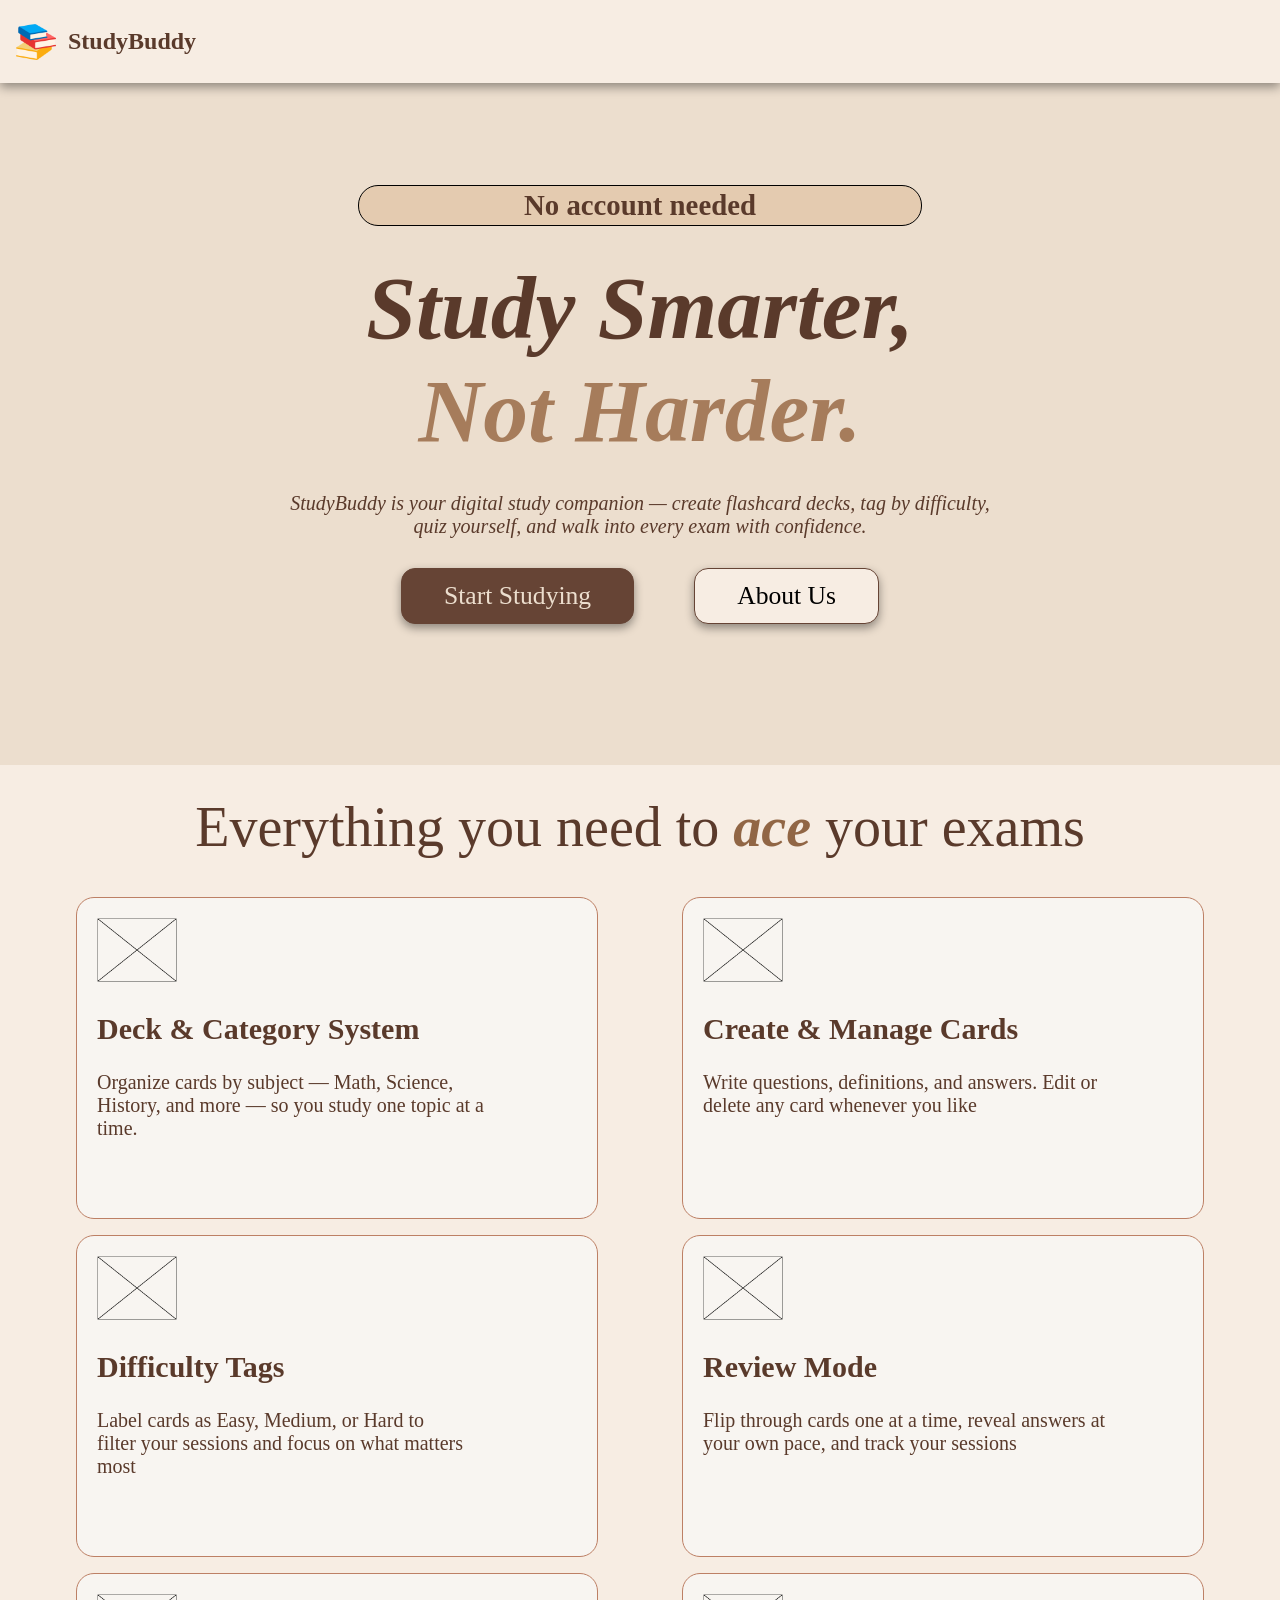
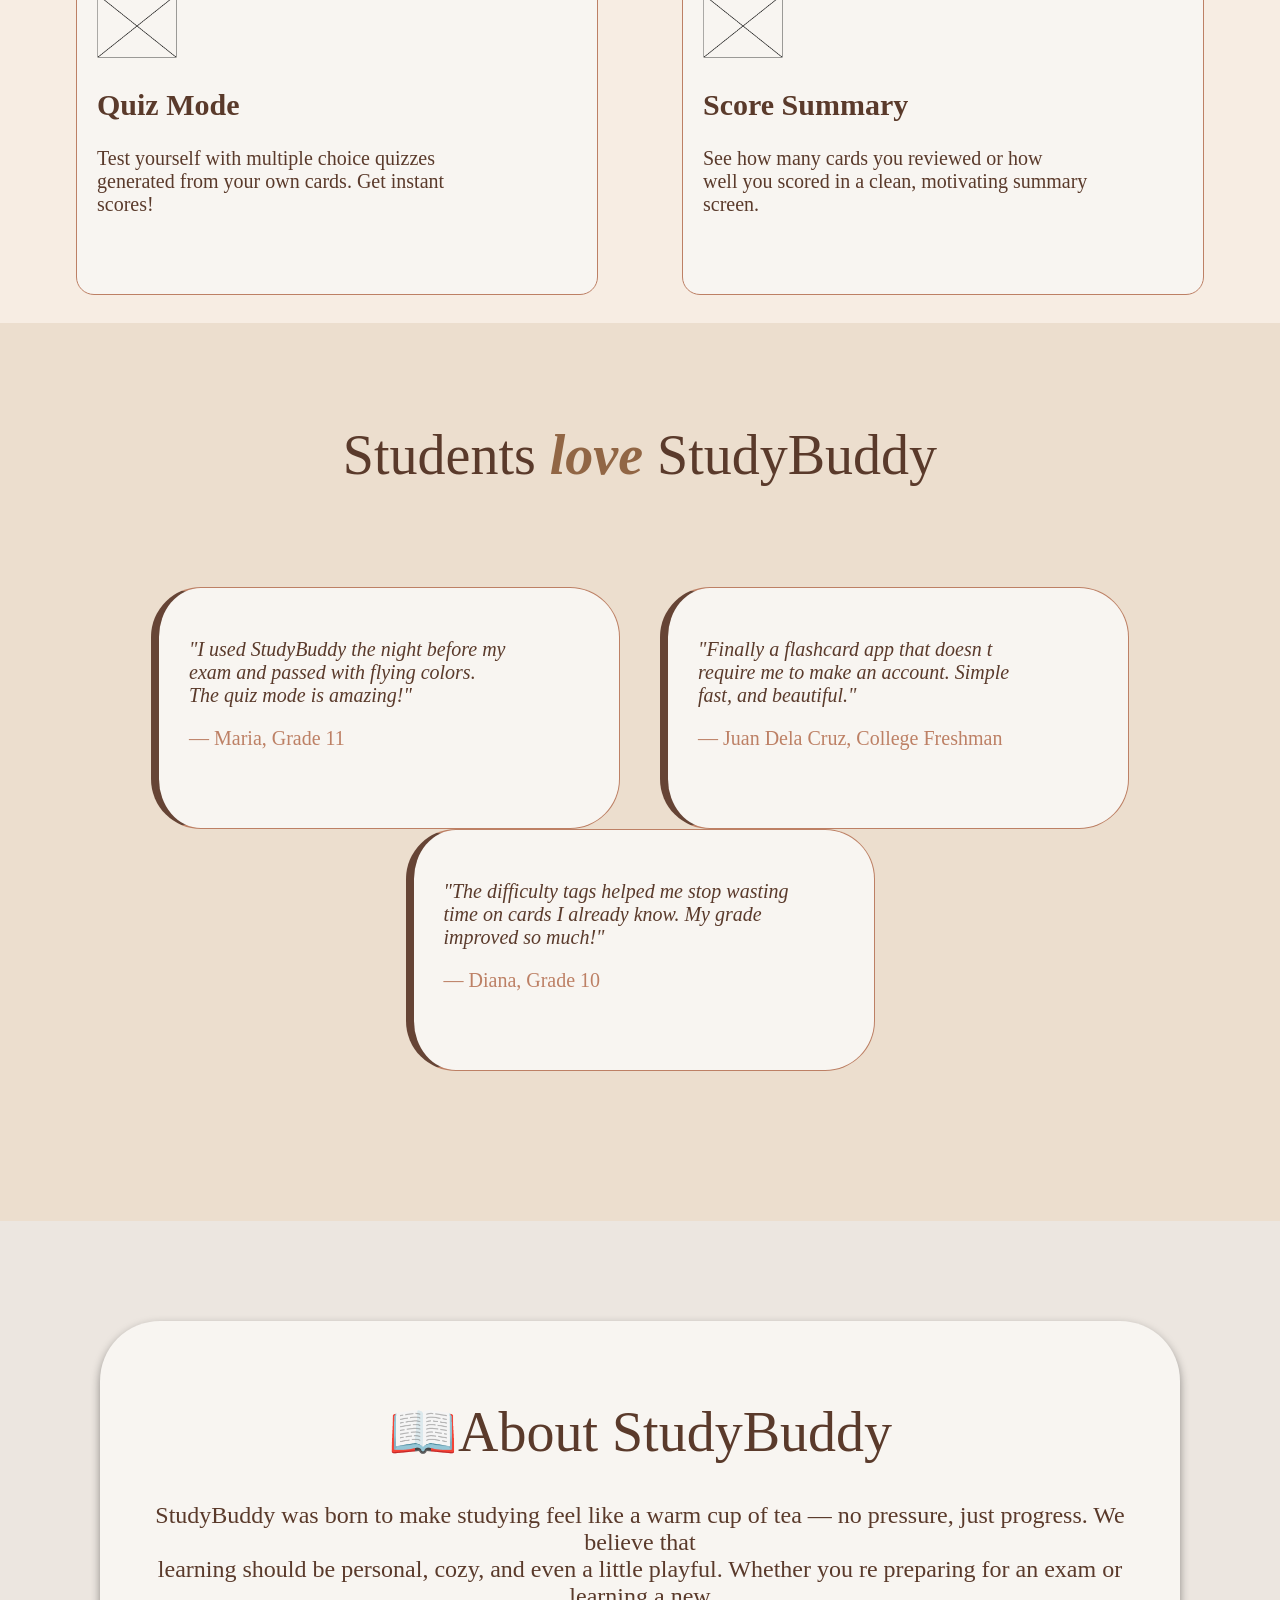
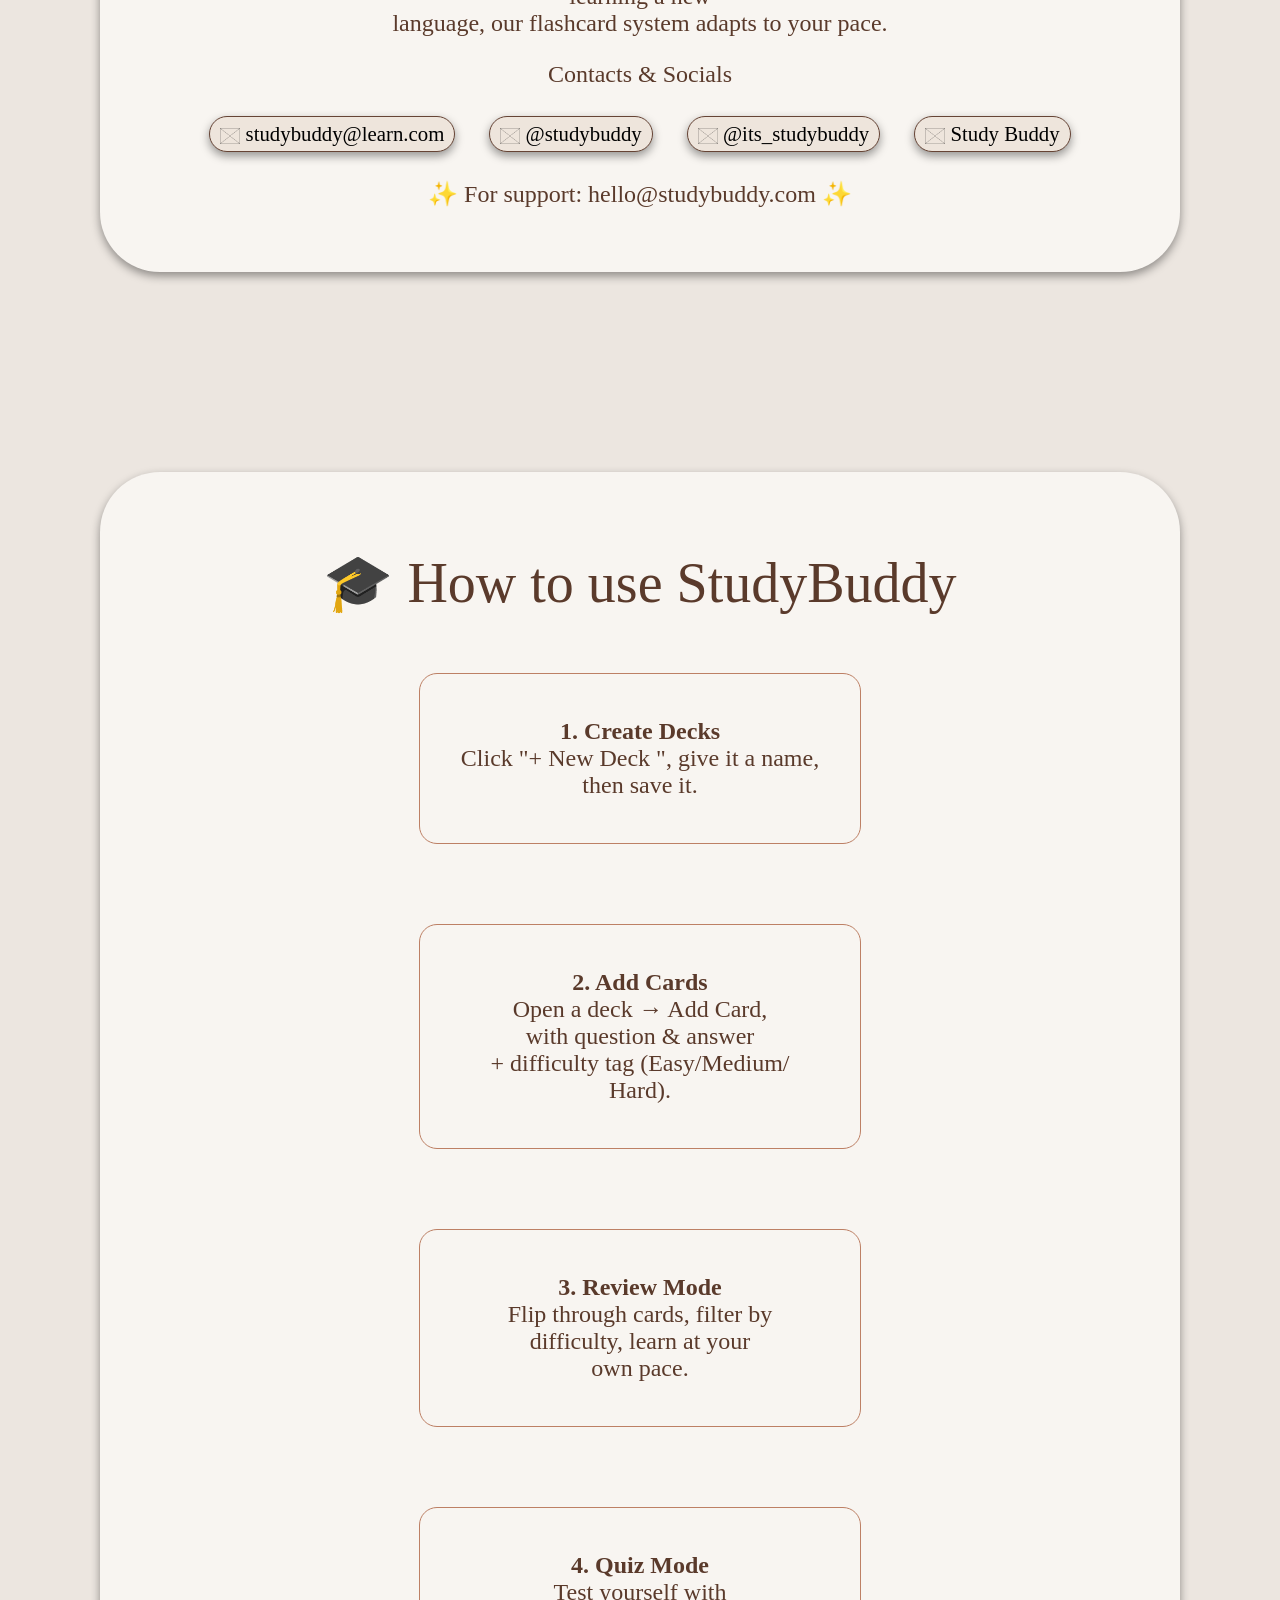
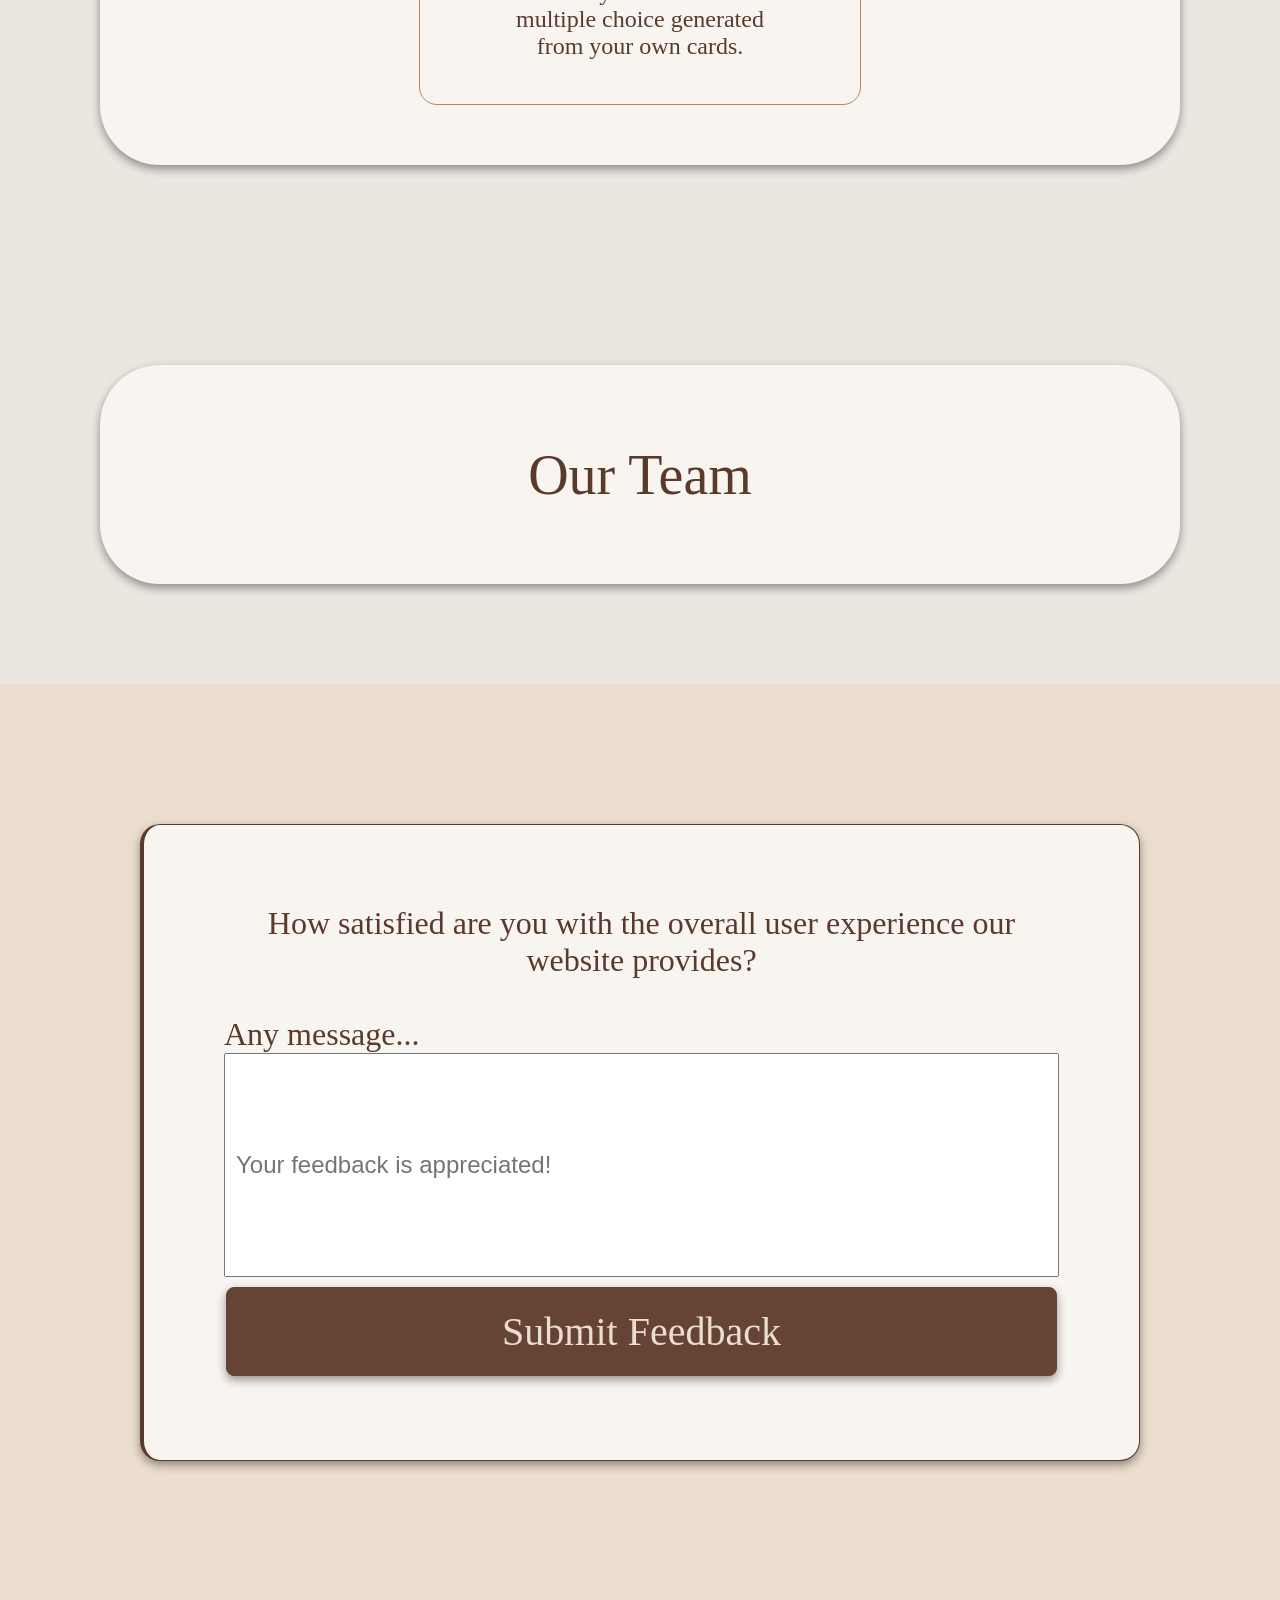
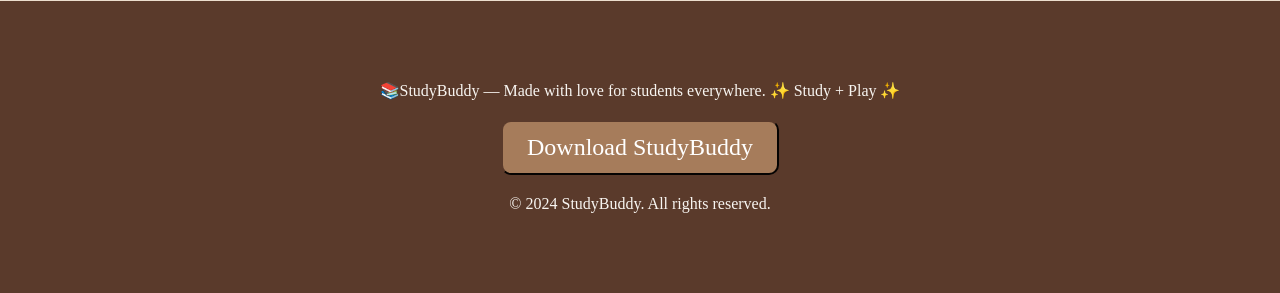
==== index.html @ 5dbf4629 "Rename main.html to index.html" ====
<!DOCTYPE html>
<html lang="en">
  <head>
    <meta charset="utf-8">
    <meta name="viewport" content="width=device-width, initial-scale=1.0">

    <link rel="stylesheet" href="main.css">
    
    <title>StudyBuddy</title>
  </head>

  <body>
    <div class="headtitle">
      <div class="titlecontainer">
        <img src="icon.png" style="width: 40px; height: auto;">
        <a id="title">StudyBuddy</a>
      </div>
    </div>
    

    <div class="mainmenu">

      <div class="titleheader">
        <a>No account needed</a>
      </div>
      <h1>
        <a style="color: #5A3A2B;">Study Smarter,</a>
        <br><a  style="color: #A67C5B;">Not Harder.</a>
      </h1>

      <a class="infotext">StudyBuddy is your digital study companion — create flashcard decks, tag by difficulty, 
        <br>quiz yourself, and walk into every exam with confidence.</a>

      <div class="btncontainer">
        <a href="mydecks.html">
          <button class="mainbtn" style="color: #ecdece; background-color: #664435;">Start Studying</button>
        </a>
        <a href="about.html">
          <button class="mainbtn" style="background-color: #f7ede3; border-color: #664435;">About Us</button>
        </a>
      </div>
    </div>


    <button id="backtotopBtn" onclick="scrollToTop()">↑ Top</button>


    <div class="appabout1">
      <h1>Everything you need to <a style="color: #916645; font-style: italic; font-weight: bold;">ace</a> your exams</h1>
      <div class ="maininfo">

        <div class="infocontainer">

          <img src="placeholder.png" style="width: 80px; height: auto;">
          <h2>Deck & Category System</h2>
          <p>Organize cards by subject — Math, Science, 
            <br>History, and more — so you study one topic at a
            <br>time.</p>

        </div>

        <div class="infocontainer">

          <img src="placeholder.png" style="width: 80px; height: auto;">
          <h2>Create & Manage Cards</h2>
          <p>Write questions, definitions, and answers. Edit or
            <br>delete any card whenever you like</p>

        </div>

        <div class="infocontainer">

          <img src="placeholder.png" style="width: 80px; height: auto;">
          <h2>Difficulty Tags</h2>
          <p>Label cards as Easy, Medium, or Hard to
            <br>filter your sessions and focus on what matters
            <br>most</p>

        </div>

        <div class="infocontainer">

          <img src="placeholder.png" style="width: 80px; height: auto;">
          <h2>Review Mode</h2>
          <p>Flip through cards one at a time, reveal answers at
            <br>your own pace, and track your sessions</p>

        </div>

        <div class="infocontainer">

        <img src="placeholder.png" style="width: 80px; height: auto;">
        <h2>Quiz Mode</h2>
        <p>Test yourself with multiple choice quizzes 
          <br>generated from your own cards. Get instant 
          <br>scores!</p>

        </div>

        <div class="infocontainer">

        <img src="placeholder.png" style="width: 80px; height: auto;">
        <h2>Score Summary</h2>
        <p>See how many cards you reviewed or how
          <br>well you scored in a clean, motivating summary 
          <br>screen.</p>

        </div>
      </div>
    </div>

    <div class="appabout2">
      <h1>Students <a style="color: #916645; font-style: italic; font-weight: bold;">love</a> StudyBuddy</h1>
      
      <div class ="maininfo">

        <div class="studentcomment">
          <p>"I used StudyBuddy the night before my
            <br>exam and passed with flying colors.
            <br>The quiz mode is amazing!"</p>
          <a>— Maria, Grade 11</a>
        </div>

        <div class="studentcomment">
          <p>"Finally a flashcard app that doesn t
            <br>require me to make an account. Simple
            <br>fast, and beautiful."</p>
          <a>— Juan Dela Cruz, College Freshman</a>
        </div>

        <div class="studentcomment">
            <p>"The difficulty tags helped me stop wasting
            <br>time on cards I already know. My grade
            <br>improved so much!"</p>
          <a>— Diana, Grade 10</a>
        </div>
      </div>
    </div>

    <div class="appabout3">

      <div class="aboutcontainers">
        <h1>📖About StudyBuddy</h1>
        <p>StudyBuddy was born to make studying feel like a warm cup of tea — no pressure, just progress. We believe that
          <br>learning should be personal, cozy, and even a little playful. Whether you re preparing for an exam or learning a new
          <br>language, our flashcard system adapts to your pace.</p>
        
        <p>Contacts & Socials</p>
        <div class="socials">
          <button class="smallbtn" id="socialbtn" onclick="">
            <img src="placeholder.png" style="width: 20px; height: auto; vertical-align: middle;">
            studybuddy@learn.com
          </button>
          <button class="smallbtn" id="socialbtn" onclick="">
            <img src="placeholder.png" style="width: 20px; height: auto; vertical-align: middle;">
            @studybuddy
          </button>
          <button class="smallbtn" id="socialbtn" onclick="">
            <img src="placeholder.png" style="width: 20px; height: auto; vertical-align: middle;">
            @its_studybuddy
          </button>
          <button class="smallbtn" id="socialbtn" onclick="">
            <img src="placeholder.png" style="width: 20px; height: auto; vertical-align: middle;">
            Study Buddy
          </button>
        </div>
        <p>✨ For support: hello@studybuddy.com ✨</p>
      </div>

      <div class="aboutcontainers">
        <h1>🎓 How to use StudyBuddy</h1>
        <div class="howtocontainer">
          <div class="howto">
            <p>
              <b>1. Create Decks</b>
              <br>Click "+ New Deck ", give it a name, 
              <br>then save it.
            </p>
          </div>
          <div class="howto">
            <p>
              <b>2. Add Cards</b>
              <br>Open a deck → Add Card, 
              <br>with question & answer
              <br>+ difficulty tag (Easy/Medium/
              <br>Hard).
            </p>
          </div>
          <div class="howto">
            <p>
              <b>3. Review Mode</b>
              <br>Flip through cards, filter by
              <br>difficulty, learn at your
              <br>own pace.
            </p>
          </div>
          <div class="howto">
            <p>
              <b>4. Quiz Mode</b>
              <br>Test yourself with  
              <br>multiple choice generated
              <br>from your own cards.
            </p>
          </div>
        </div>
      </div>
      
      <div class="aboutcontainers">
        <h1>Our Team</h1>
      </div>
    </div>

    <div class="reviewcontainer">
      <div class="reviewstuff">
        <a>How satisfied are you with the overall user experience our website provides?</a>
        <br>
        <a style="text-align: left;">Any message...</a>
        <input type="text" class="promptinput" id="feedback" placeholder="Your feedback is appreciated!"></input>
        <button class="smallbtn" onclick="submitFeedback()" style="color: #ecdece; background-color: #664435; font-size: 2.50rem; padding: 20px; margin-top: 10px;">Submit Feedback</button> 
      </div>
    </div>

    <div class="footer">
      <a>📚StudyBuddy — Made with love for students everywhere. ✨ Study + Play ✨</a>
      <button class="downloadbtn">Download StudyBuddy</button>
      <a>© 2024 StudyBuddy. All rights reserved.</a>
  </body>
  <script>
    window.onscroll = function () {
      const btn = document.getElementById("backtotopBtn");
      if (document.documentElement.scrollTop > 100) {
        btn.style.display = "block";
      } else {
        btn.style.display = "none";
      }
    };

    // smooth scroll to top
    function scrollToTop() {
      window.scrollTo({
        top: 0,
        behavior: "smooth"
      });
    }
    function submitFeedback() {
        alert("Feedback submitted! Thank you for helping us improve StudyBuddy.");
      }
  </script>
</html>
---- main.css ----
body {
  font-family: 'Playfair Display', serif;
  background-color: #ecdece;
  margin: 0;
  color: #5A3A2B;
}

/* header and title */
.headtitle {
  position: sticky;
  top: 0;
  z-index: 1000;
  background-color: #f7ede3;
  margin: 0;
  padding: 16px;
  display: flex;
  justify-content: space-between;
  align-items: center;
  box-shadow: 0 4px 10px rgba(0, 0, 0, 0.4);
}
.titlecontainer {
  display: flex;
  align-items: center;
}
#title {
  text-decoration: none;
  color: inherit;
  font-size: 1.50rem;
  font-weight: bold;
  padding: 12px;
}

/* Styles for the main menu */
.mainmenu {
  text-align: center;
  margin-top: 8%;
  background-color: #ecdece;
  margin-bottom: 11%;
}
.mainmenu h1{
  font-size: 7vw;
  font-style: italic;
  font-weight: bold;
  margin: 30px;
}
.infotext {
  font-size: 1.25rem;
  font-style: italic;
}
.titleheader {
  border: 1px solid black;
  border-radius: 20px;
  margin: 0 28% 0 28%;
  background-color: #e4cbb0;
  font-size: 1.80rem;
  padding: 3px;
  font-weight: bold;
}

/* Styles for the button container */
.btncontainer{
  margin-top: 30px;
  display: flex;
  justify-content: center;
  gap: 60px;
}
.mainbtn {
  background-color: #e4cbb0;
  border: 1px solid #664435;
  border-radius: 14px;
  color: black;
  padding: 12px 42px;
  text-align: center;
  cursor: pointer;
  font-family: 'Playfair Display', serif;
  font-size: 1.60rem;
  box-shadow: 0 4px 10px rgba(0, 0, 0, 0.4);
}

.smallbtn {
  background-color: #eee5dc;
  border: 1px solid #664435;
  border-radius: 8px;
  padding: 5px 10px;
  text-align: center;
  margin: 4px 2px;
  cursor: pointer;
  font-family: 'Playfair Display', serif;
  font-size: 1.30rem;
  box-shadow: 0 4px 10px rgba(0, 0, 0, 0.4);
}


#backtotopBtn {
  position: fixed;
  bottom: 20px;
  right: 20px;
  display: none; /* hidden at first */
  padding: 10px 15px;
  font-size: 16px;
  cursor: pointer;
  z-index: 1000;
  border-radius: 20px;
}


.appabout1{
    font-size: 1.25rem;
    text-align: center;
    background-color: #f7ede3;
    padding-bottom: 20px;
}
.appabout1 h1 {
    font-size: 3.50rem;
    font-weight: normal;
    margin: 0;
    padding: 30px;
}
.maininfo {
    display: flex;
    flex-wrap: wrap;
    justify-content: center;
}
.infocontainer {
    border: 1px solid #bd8065;
    border-radius: 18px;
    width: 480px;
    margin: 8px 42px;
    padding: 20px;
    background-color: #f8f5f1;
    text-align: left;
    height: 280px
}

.appabout2{
    font-size: 1.25rem;
    text-align: center;
    background-color: inherit;
    padding: 100px;
    padding-bottom: 150px;
}
.appabout2 h1 {
    font-size: 3.50rem;
    font-weight: normal;
    margin: 0;
    padding-bottom: 100px;
}
.studentcomment{
    border: 1px solid #bd8065;
    border-left: 8px solid #664435;
    border-radius: 50px;
    width: 400px;
    margin: 0px 20px;
    padding: 30px;
    background-color: #f8f5f1;
    text-align: left;
    height: 180px;
    justify-content: center;
}
.studentcomment p{
  font-style: italic;
}
.studentcomment a{
  color:#bd8065;
}

.appabout3{
  display: flex;
  flex-direction: column;
  background-color: #ece6e0;
}
.aboutcontainers{
  margin:100px;
  border-radius: 60px;
  background-color: #f8f5f1;
  box-shadow: 0 4px 10px rgba(0, 0, 0, 0.4);
  text-align: center;
  font-size: 1.50rem;
  padding: 40px;
}
.aboutcontainers h1{
  font-size: 3.50rem;
  font-weight: normal;
}
.socials {
  display: flex;
  justify-content: center;
  gap: 30px;
  margin: 20px;
}
#socialbtn{
  border-radius: 20px;
}

.howtocontainer {
  display: flex;
  flex-wrap: wrap;
  justify-content: center;
  gap: 40px;
  width: 100%;
}
.howto {
  border: 1px solid #bd8065;
  border-radius: 18px;
  width: 400px;
  padding: 20px;
  background-color: #f8f5f1;
  text-align: left;
  margin:20px;
}
.howto p{
  text-align: center;
}

.reviewscontainer {
    display: flex;
    flex-direction: column;
    gap: 20px;
    margin-top: 40px;
    width: 100%;
    max-height: 800px;     
}
.reviewstuff {
  display: flex;
  flex-direction: column;
  border: 1px solid #5A3A2B;
  border-left: 4px solid #5A3A2B;
  border-radius: 20px;
  background-color: #f8f5f1;
  box-shadow: 0 4px 10px rgba(0, 0, 0, 0.4);
  text-align: center;
  font-size: 2.00rem;
  padding: 80px;
  margin:140px;
}
#feedback {
    padding:10px;
    font-size: 1.50rem;
    height: 200px;
}

.footer{
  display: flex;
  flex-direction: column;
  background-color: #5A3A2B;
  color:#f8f5f1;
  padding: 80px;
  align-items: center;
}
.downloadbtn {
  border-radius: 10px;
  margin: 20px;
  color: white; 
  background-color: #A67C5B;
  font-size: 1.50rem;
  font-family: inherit;
  padding: 12px 24px;
  border-color: #5A3A2B;
}
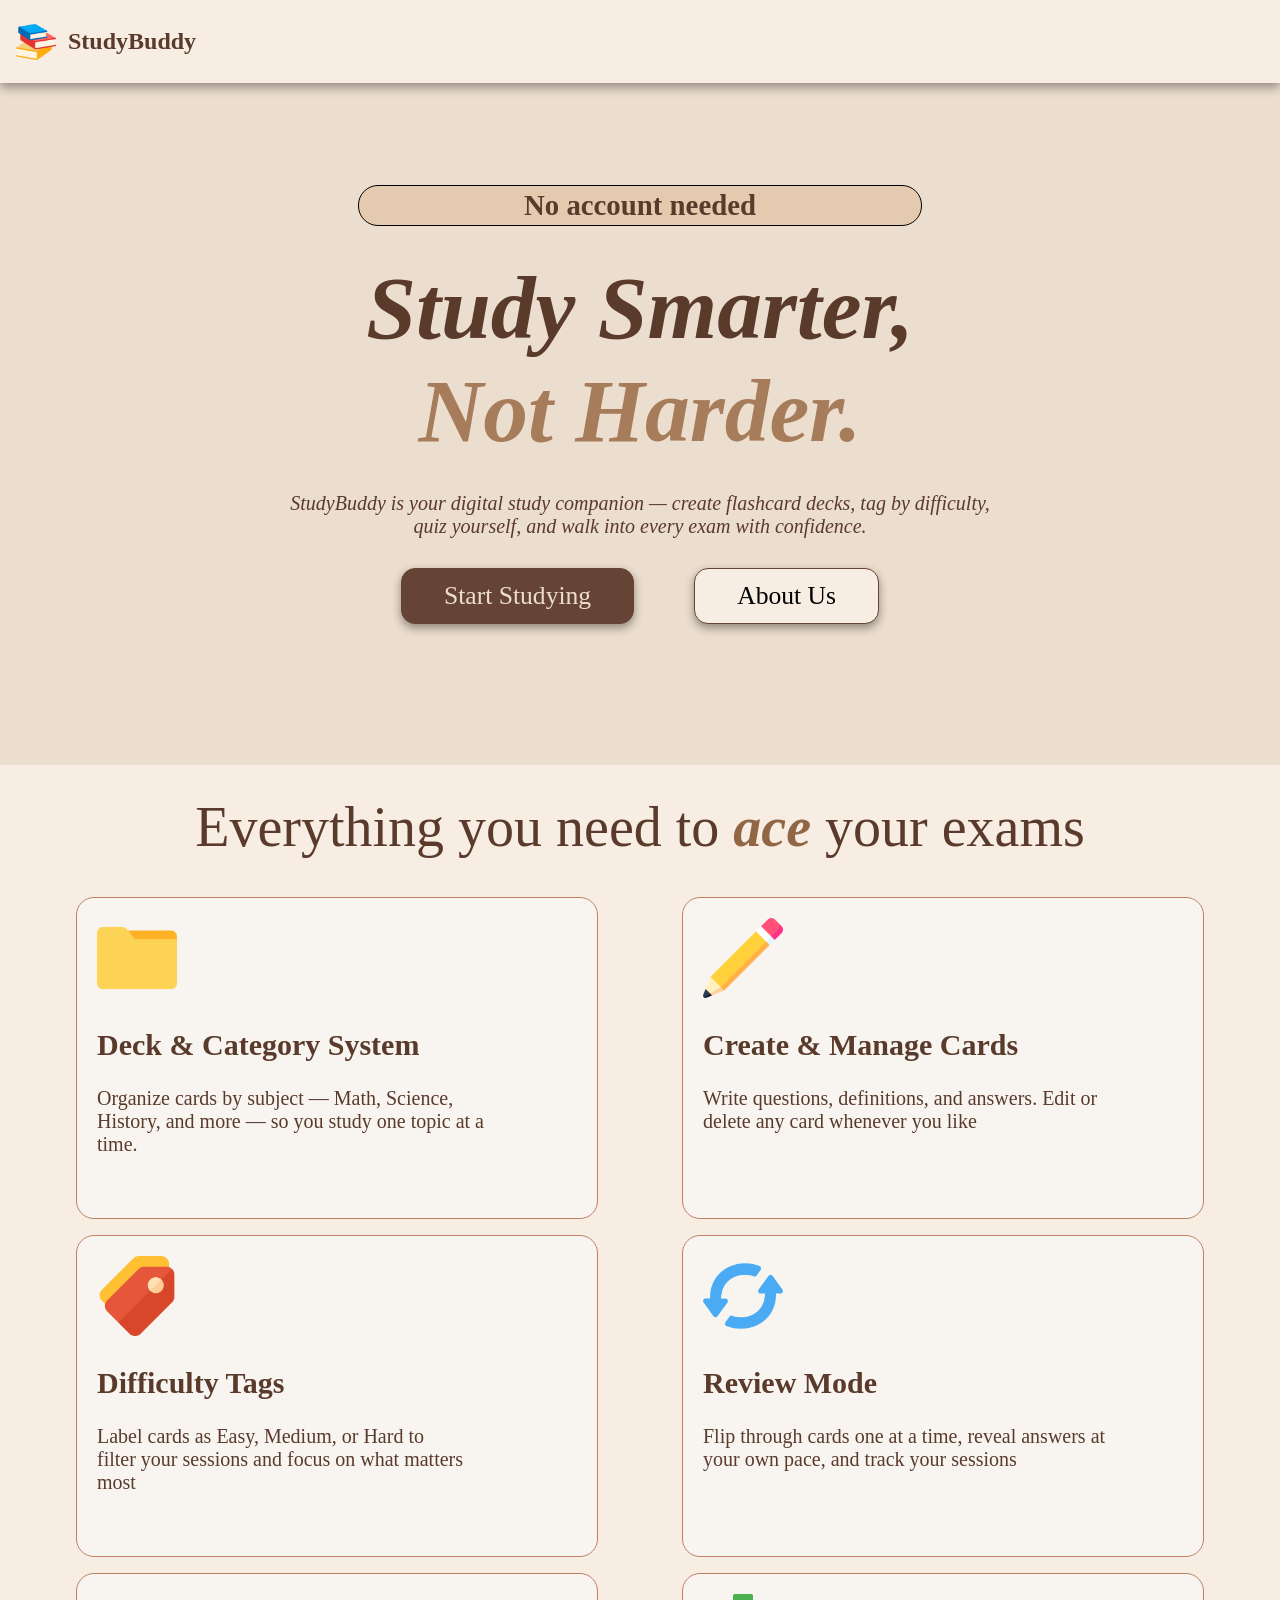
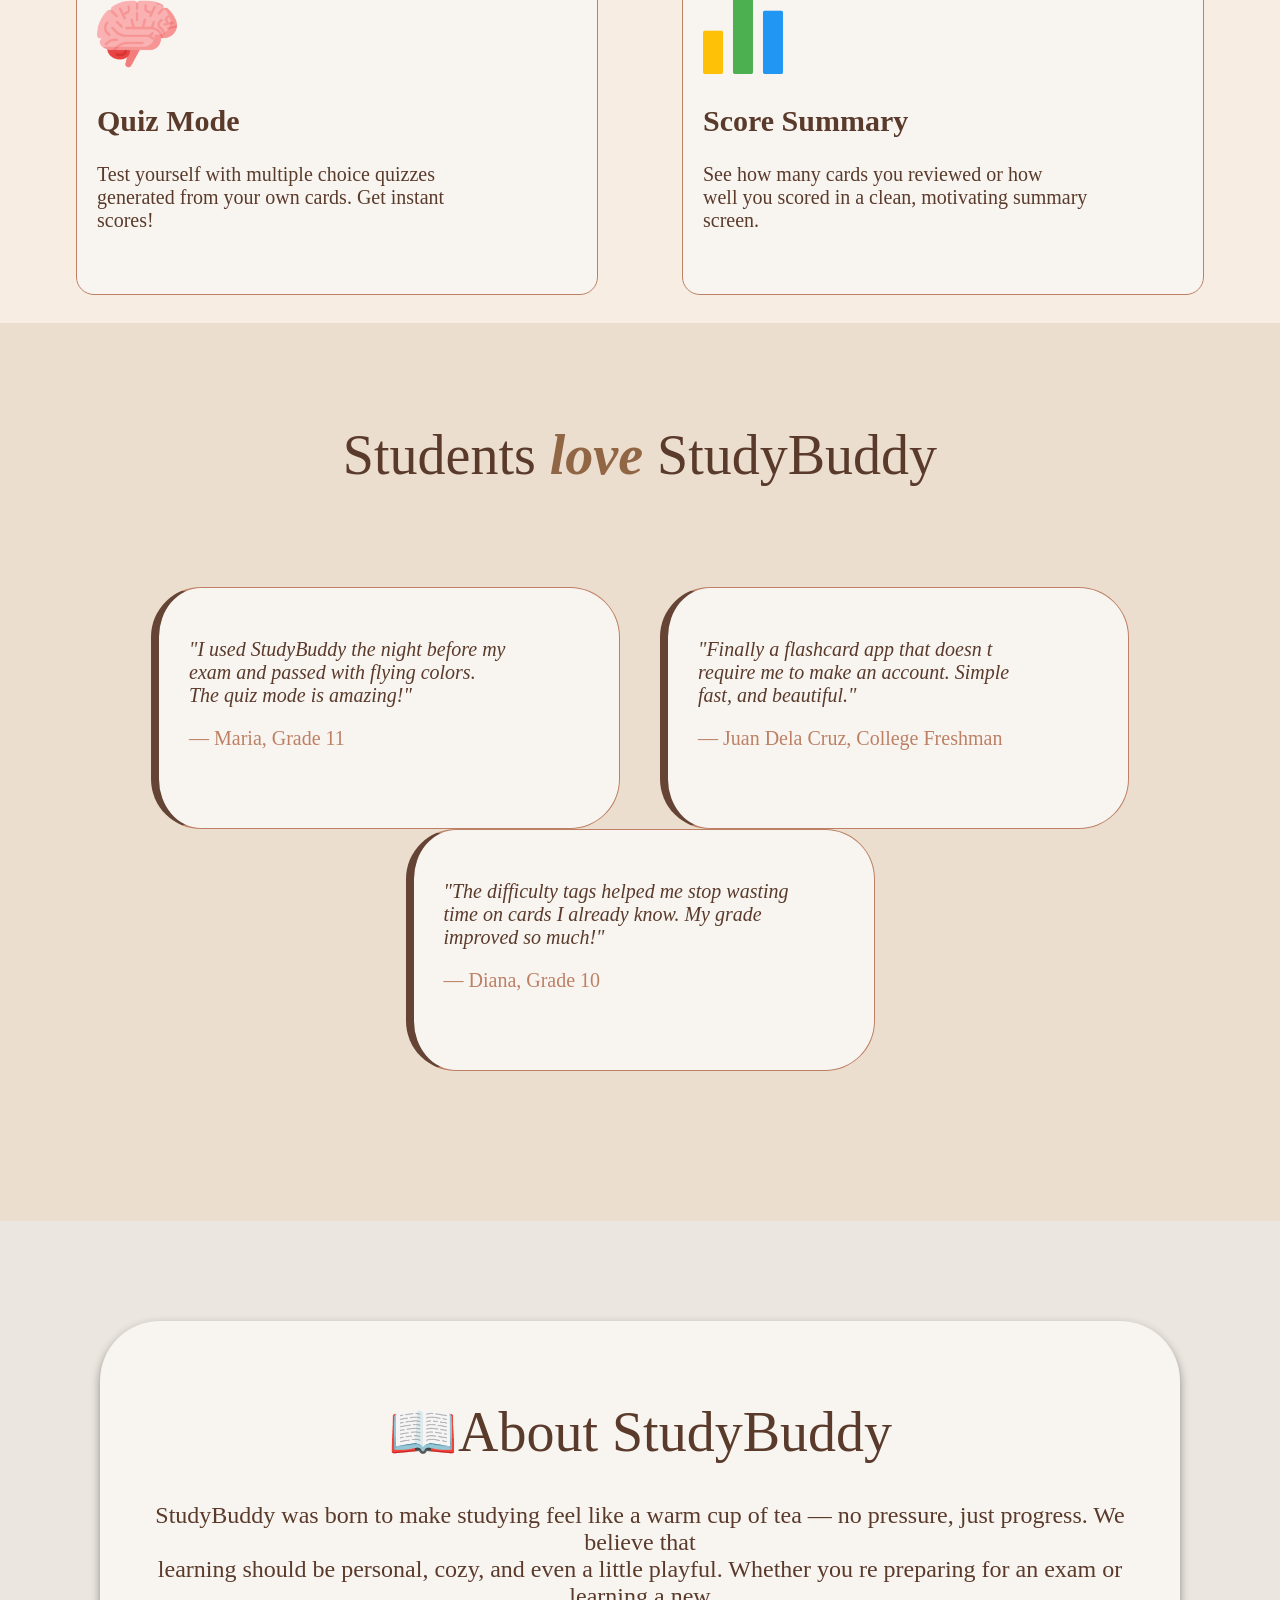
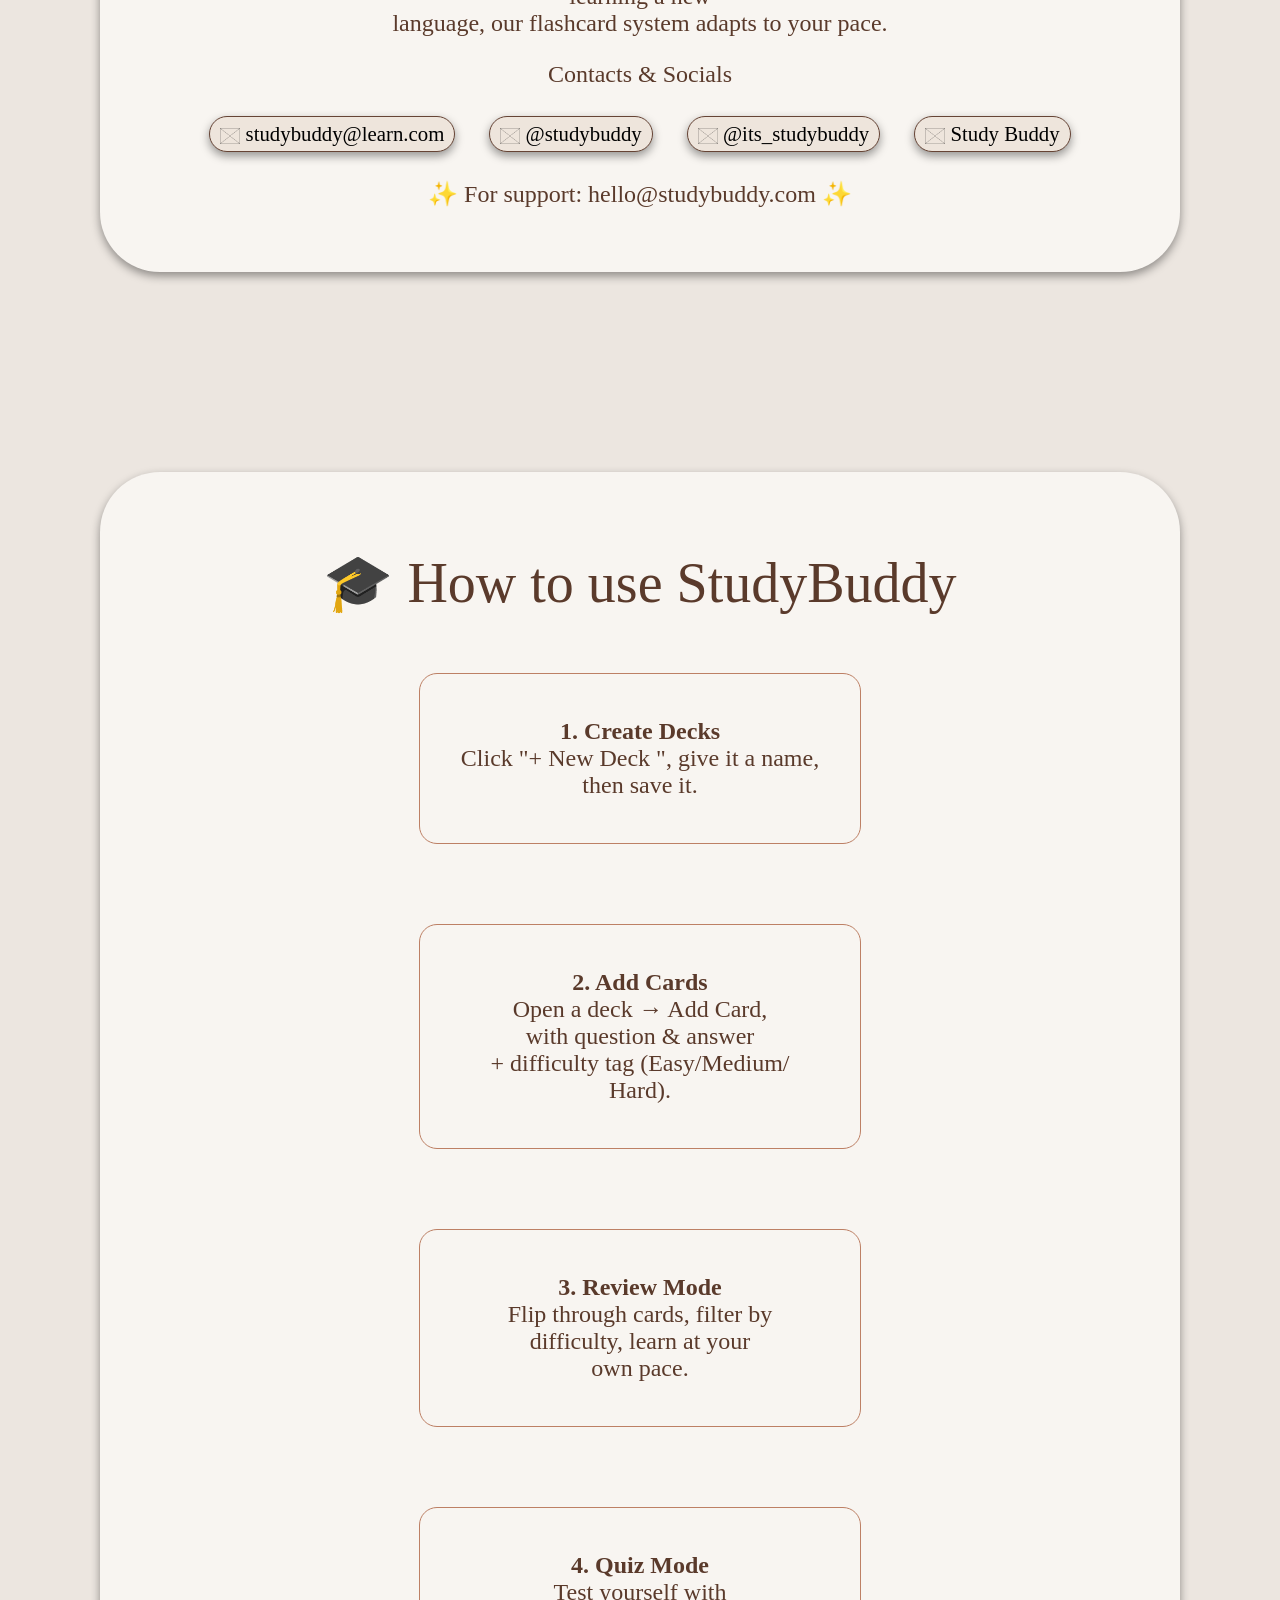
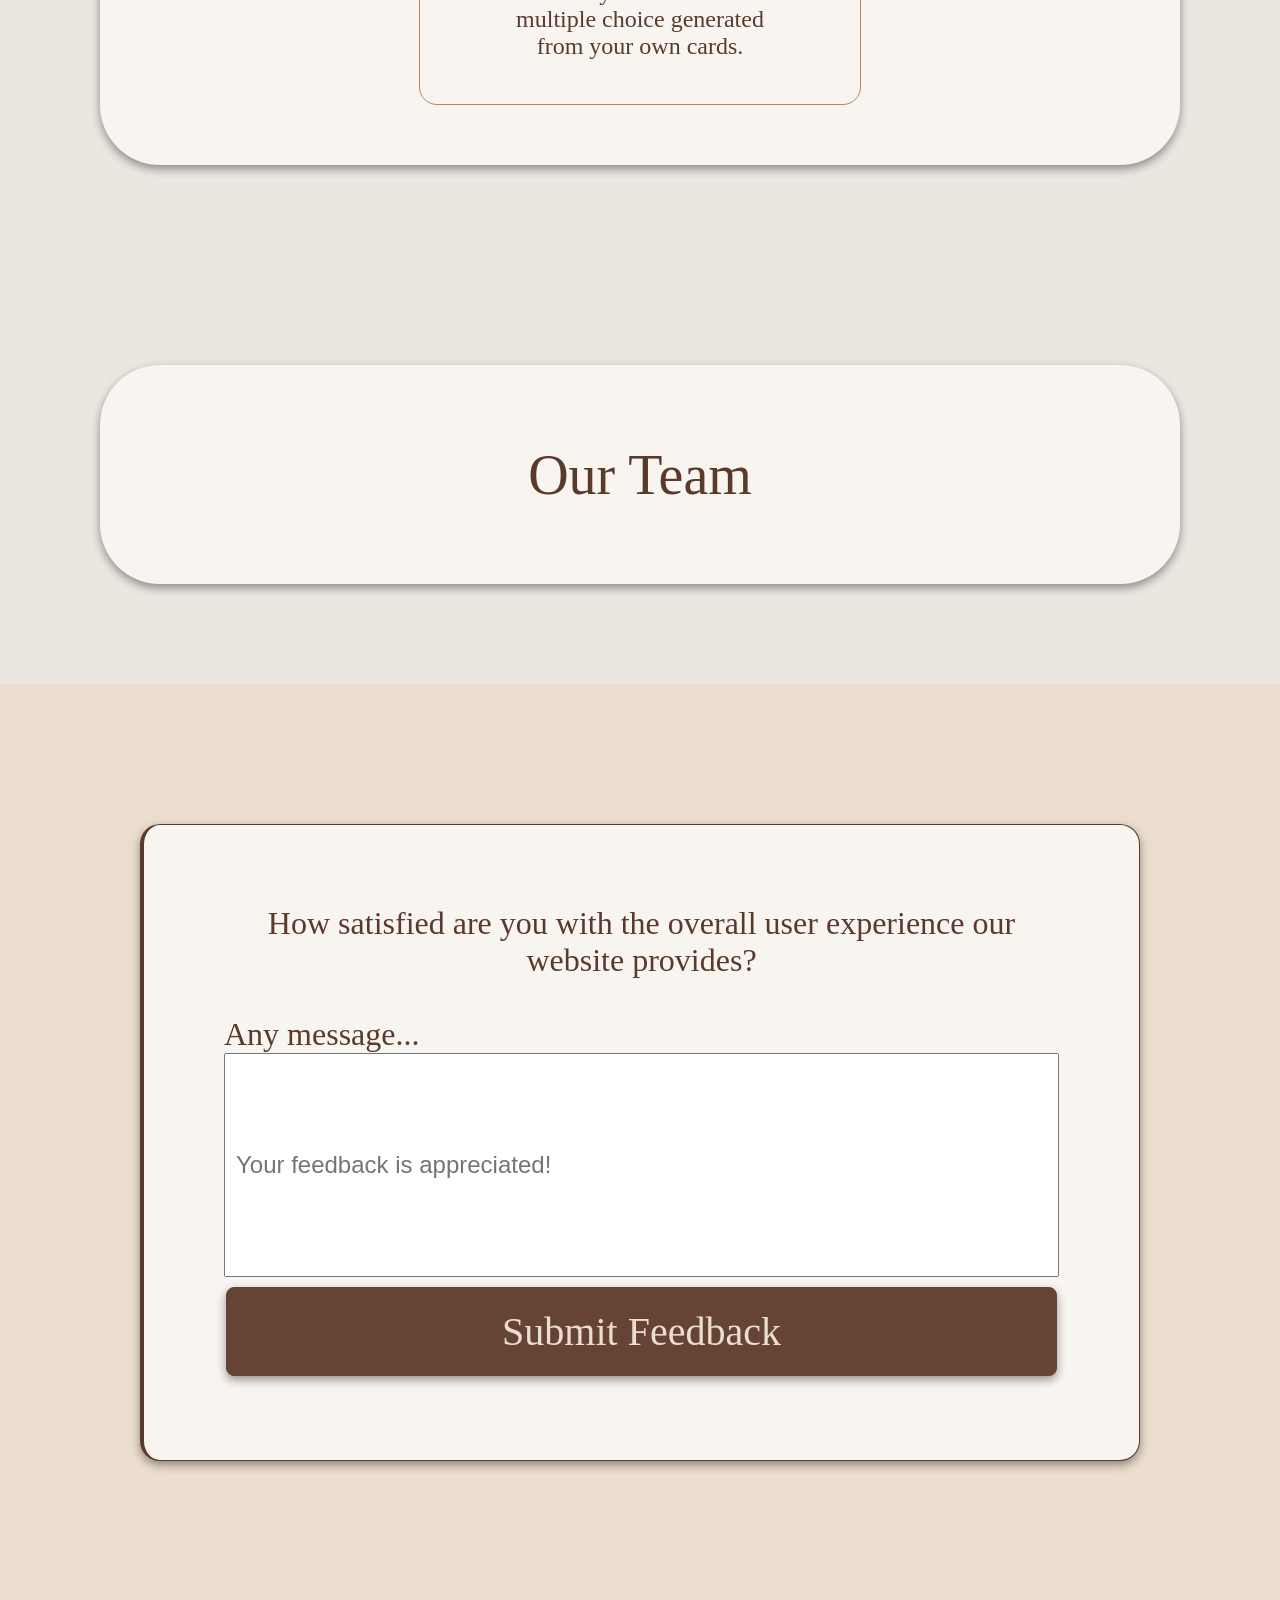
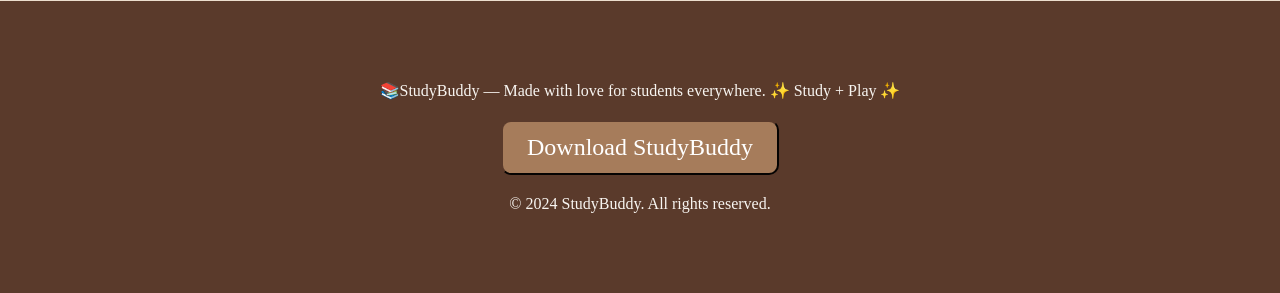
==== commit 3da5dd88: "Add files via upload" ====
--- a/index.html
+++ b/index.html
@@ -3,6 +3,8 @@
   <head>
     <meta charset="utf-8">
     <meta name="viewport" content="width=device-width, initial-scale=1.0">
+
+    <link rel="icon" href="icon.png">
 
     <link rel="stylesheet" href="main.css">
     
@@ -51,7 +53,7 @@
 
         <div class="infocontainer">
 
-          <img src="placeholder.png" style="width: 80px; height: auto;">
+          <img src="other-ico/folder.png" style="width: 80px; height: auto;">
           <h2>Deck & Category System</h2>
           <p>Organize cards by subject — Math, Science, 
             <br>History, and more — so you study one topic at a
@@ -61,7 +63,7 @@
 
         <div class="infocontainer">
 
-          <img src="placeholder.png" style="width: 80px; height: auto;">
+          <img src="other-ico/pencil.png" style="width: 80px; height: auto;">
           <h2>Create & Manage Cards</h2>
           <p>Write questions, definitions, and answers. Edit or
             <br>delete any card whenever you like</p>
@@ -70,7 +72,7 @@
 
         <div class="infocontainer">
 
-          <img src="placeholder.png" style="width: 80px; height: auto;">
+          <img src="other-ico/tag.png" style="width: 80px; height: auto;">
           <h2>Difficulty Tags</h2>
           <p>Label cards as Easy, Medium, or Hard to
             <br>filter your sessions and focus on what matters
@@ -80,7 +82,7 @@
 
         <div class="infocontainer">
 
-          <img src="placeholder.png" style="width: 80px; height: auto;">
+          <img src="other-ico/refresh.png" style="width: 80px; height: auto;">
           <h2>Review Mode</h2>
           <p>Flip through cards one at a time, reveal answers at
             <br>your own pace, and track your sessions</p>
@@ -89,7 +91,7 @@
 
         <div class="infocontainer">
 
-        <img src="placeholder.png" style="width: 80px; height: auto;">
+        <img src="other-ico/brain.png" style="width: 80px; height: auto;">
         <h2>Quiz Mode</h2>
         <p>Test yourself with multiple choice quizzes 
           <br>generated from your own cards. Get instant 
@@ -99,7 +101,7 @@
 
         <div class="infocontainer">
 
-        <img src="placeholder.png" style="width: 80px; height: auto;">
+        <img src="other-ico/bar-graph.png" style="width: 80px; height: auto;">
         <h2>Score Summary</h2>
         <p>See how many cards you reviewed or how
           <br>well you scored in a clean, motivating summary 
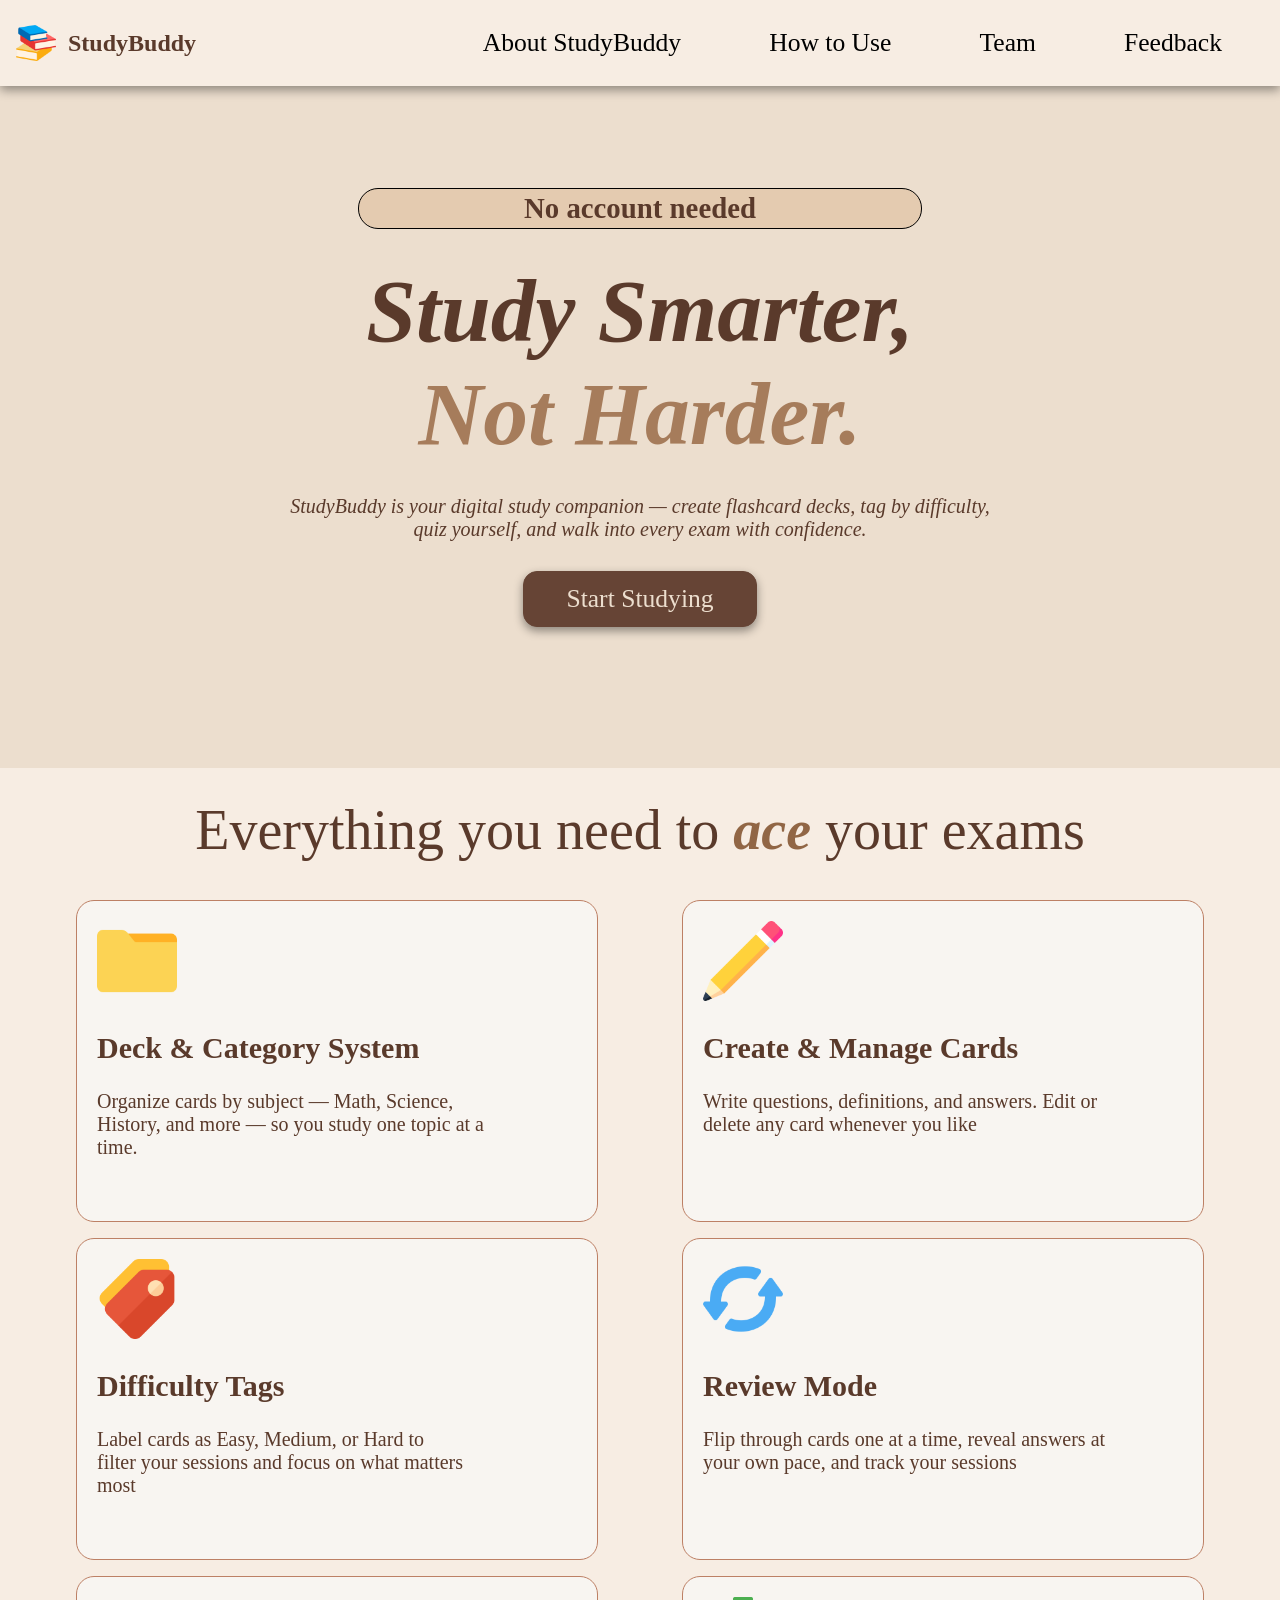
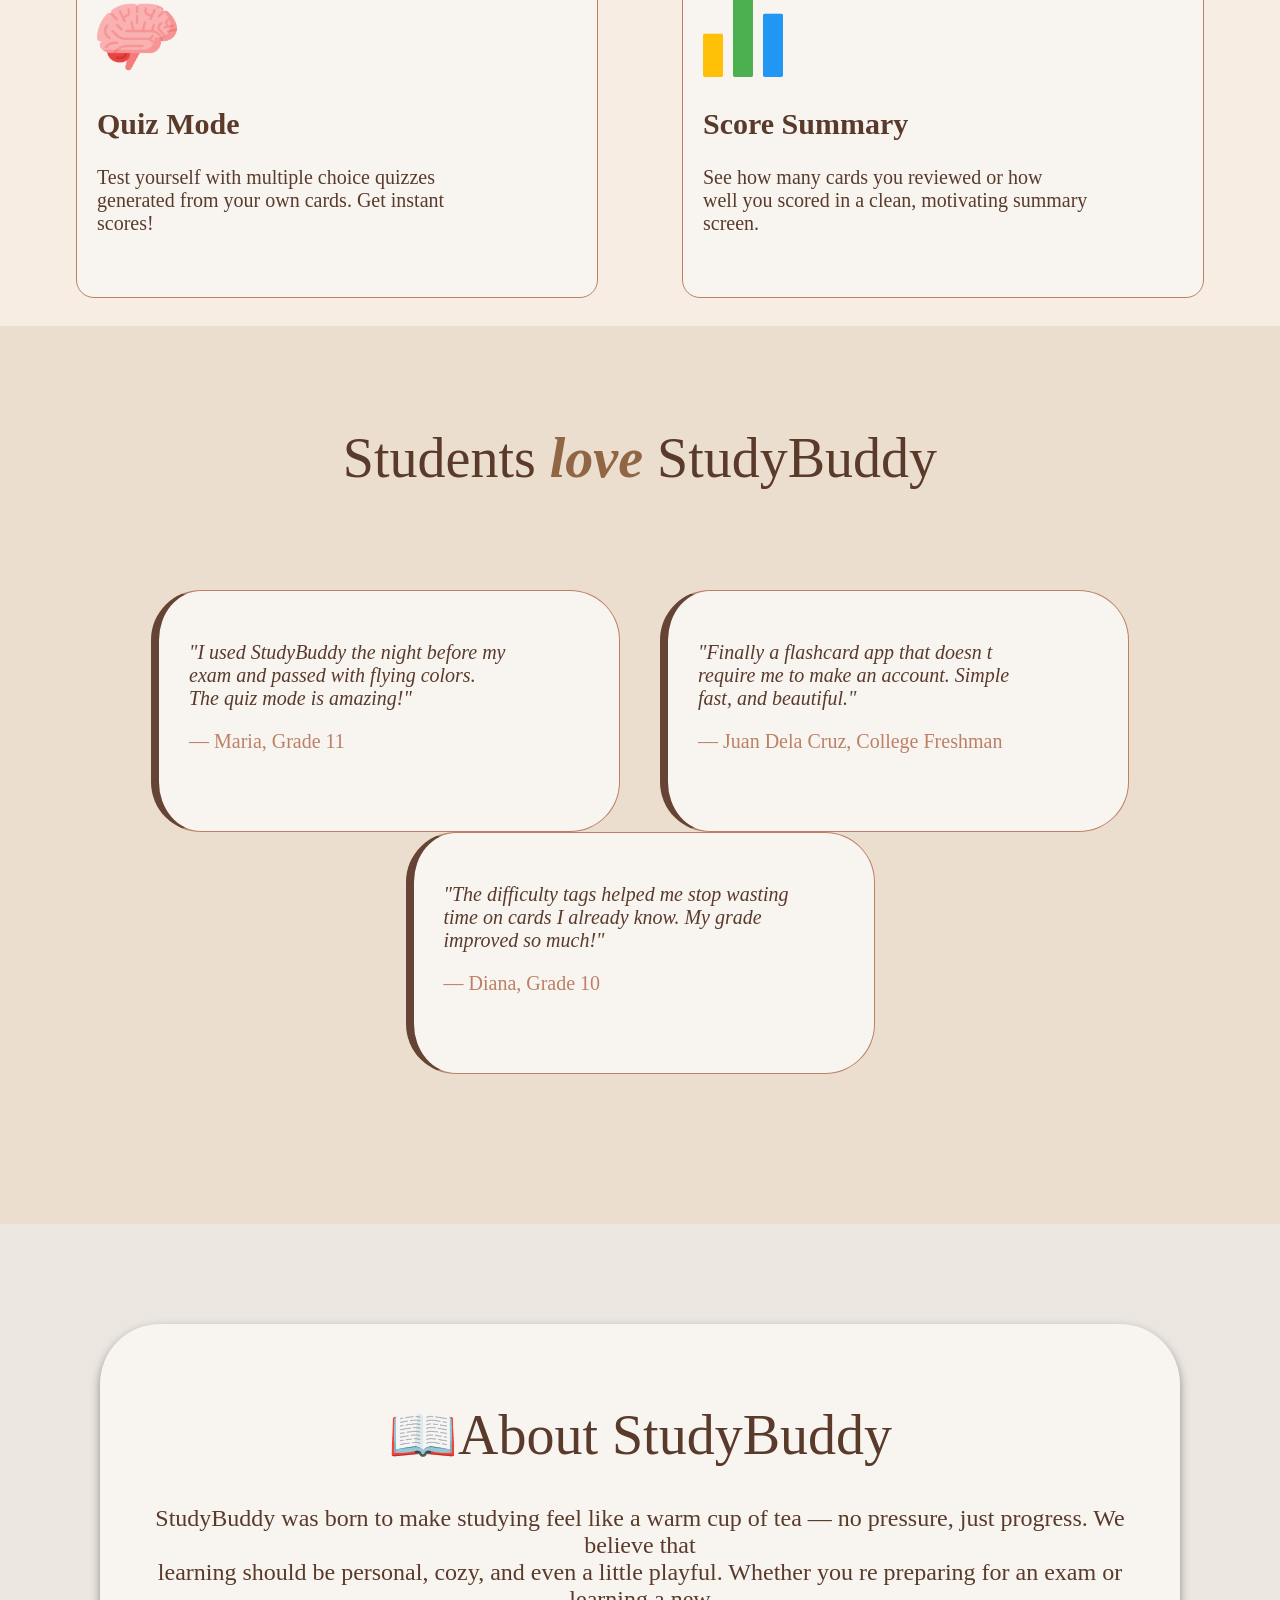
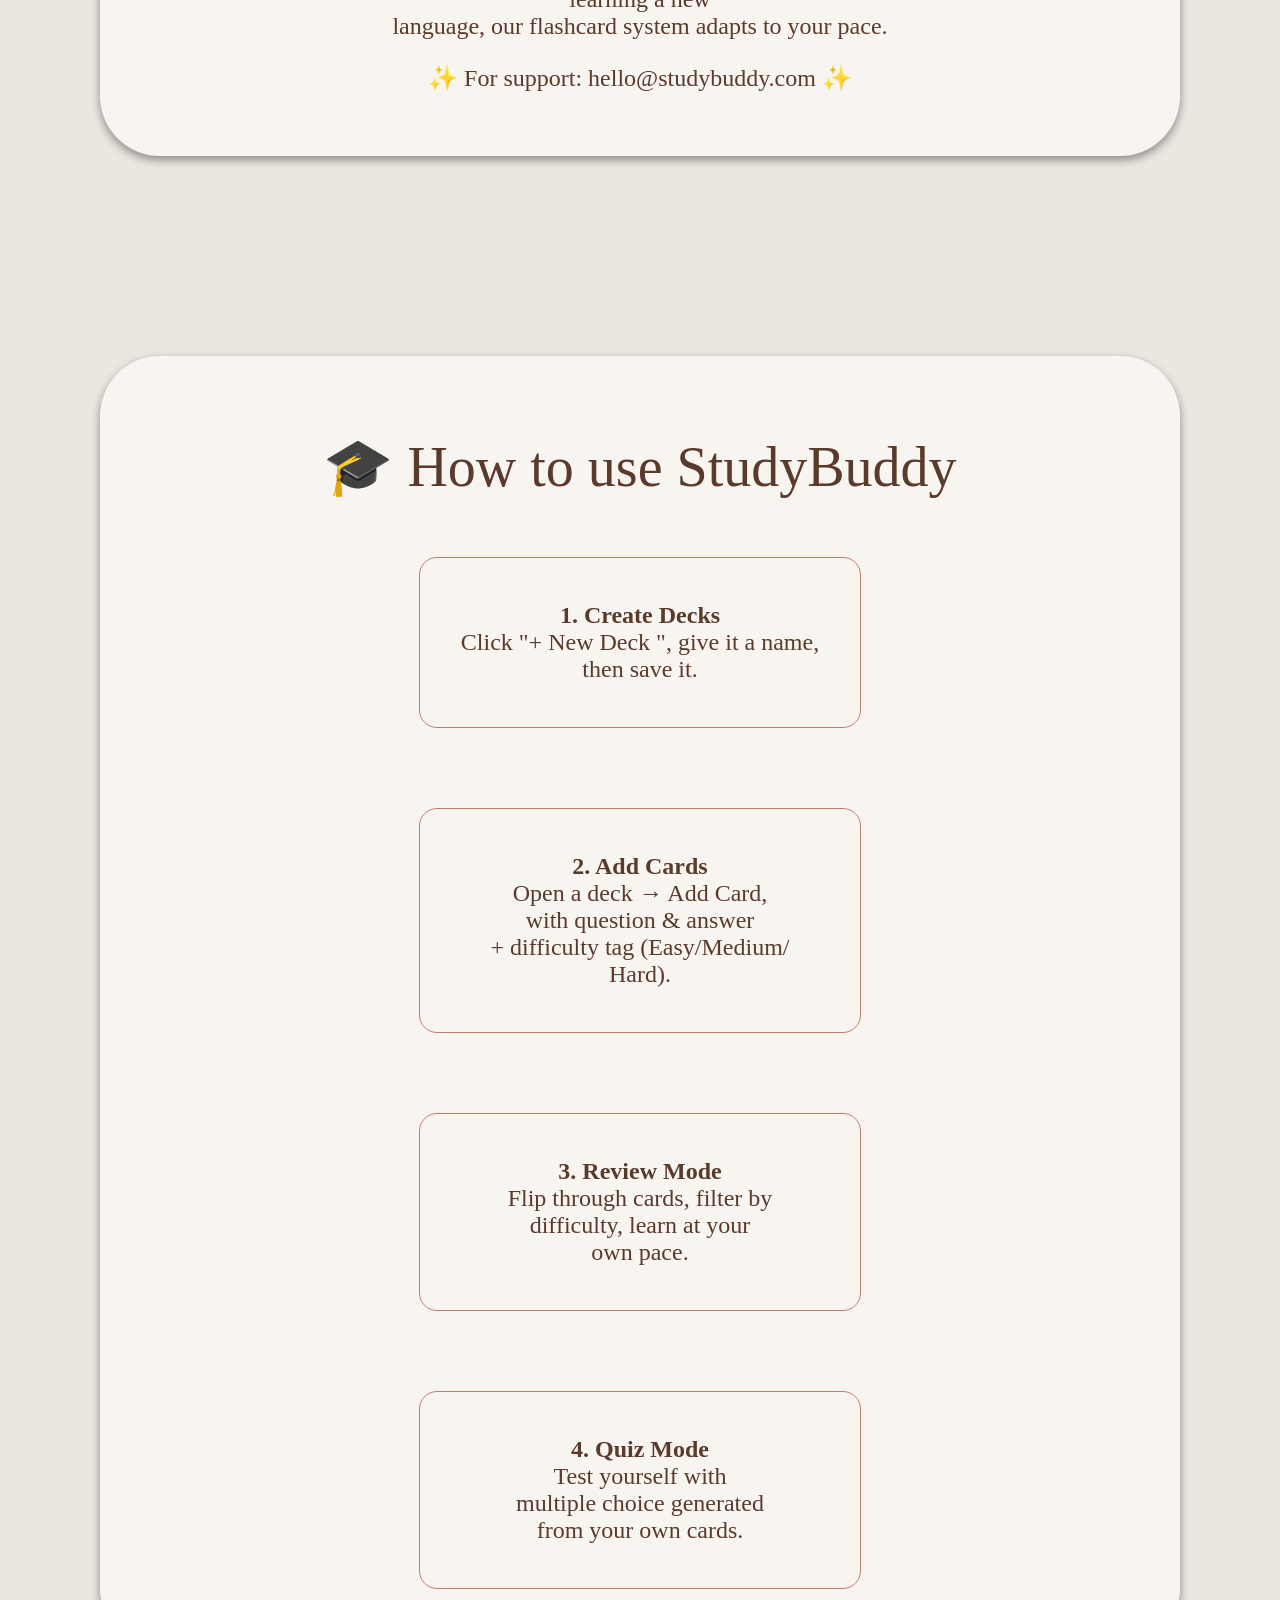
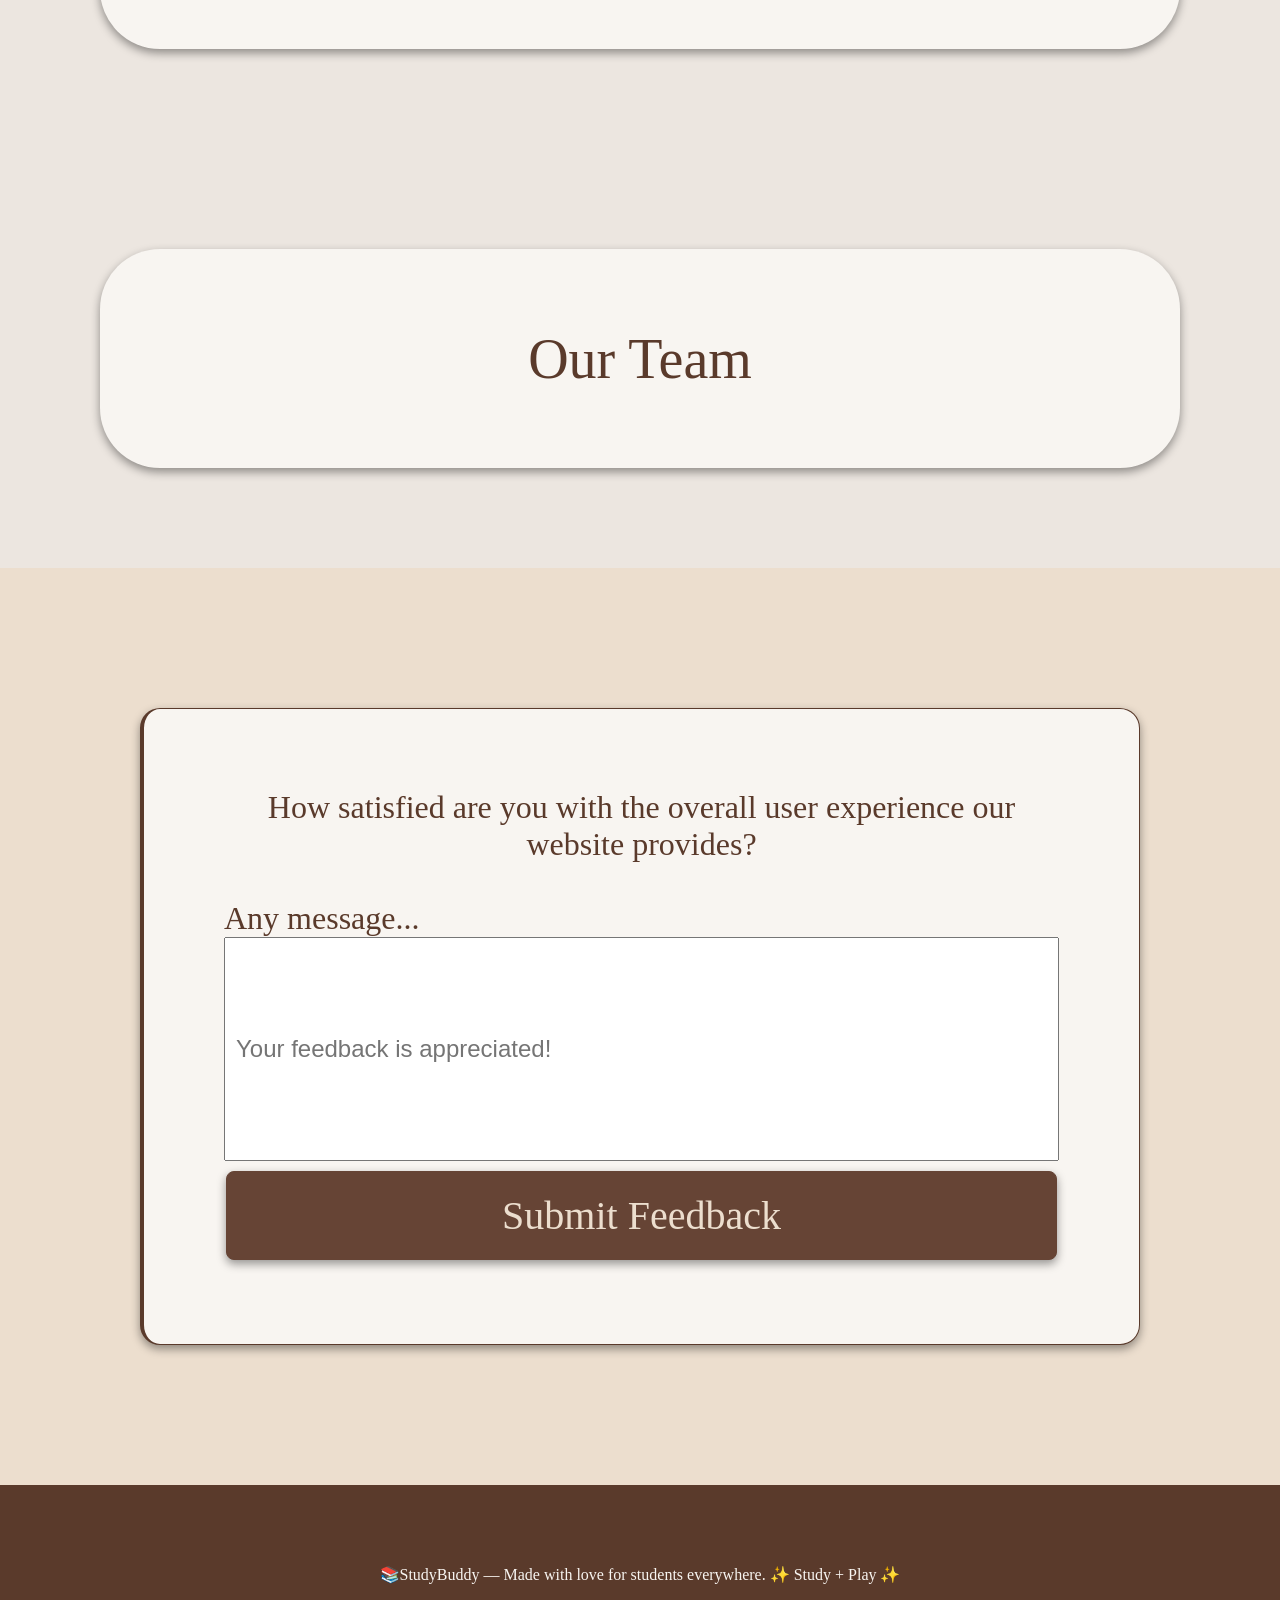
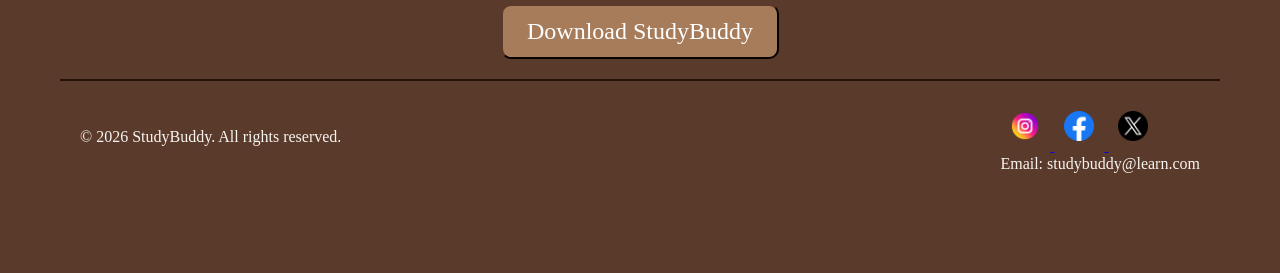
==== commit b8237590: "Add files via upload" ====
--- a/index.html
+++ b/index.html
@@ -11,13 +11,22 @@
     <title>StudyBuddy</title>
   </head>
 
-  <body>
-    <div class="headtitle">
+  <body id="mainBack">
+    <nav class="headtitle">
       <div class="titlecontainer">
         <img src="icon.png" style="width: 40px; height: auto;">
-        <a id="title">StudyBuddy</a>
-      </div>
-    </div>
+        <a href="#mainBack" id="title">StudyBuddy</a>
+      </div>
+
+      <div class="headerbtns">
+        
+
+        <a href="#aboutSB"><button class="mainbtn" id="headerBtn">About StudyBuddy</button></a>
+        <a href="#howtoSB"><button class="mainbtn" id="headerBtn">How to Use</button></a>
+        <a href="#teamSB"><button class="mainbtn" id="headerBtn">Team</button></a>
+        <a href="#feedbackSB"><button class="mainbtn" id="headerBtn">Feedback</button></a>
+      </div>
+    </nav>
     
 
     <div class="mainmenu">
@@ -36,9 +45,6 @@
       <div class="btncontainer">
         <a href="mydecks.html">
           <button class="mainbtn" style="color: #ecdece; background-color: #664435;">Start Studying</button>
-        </a>
-        <a href="about.html">
-          <button class="mainbtn" style="background-color: #f7ede3; border-color: #664435;">About Us</button>
         </a>
       </div>
     </div>
@@ -139,37 +145,17 @@
       </div>
     </div>
 
-    <div class="appabout3">
+    <div class="appabout3" id="aboutSB">
 
       <div class="aboutcontainers">
         <h1>📖About StudyBuddy</h1>
         <p>StudyBuddy was born to make studying feel like a warm cup of tea — no pressure, just progress. We believe that
           <br>learning should be personal, cozy, and even a little playful. Whether you re preparing for an exam or learning a new
           <br>language, our flashcard system adapts to your pace.</p>
-        
-        <p>Contacts & Socials</p>
-        <div class="socials">
-          <button class="smallbtn" id="socialbtn" onclick="">
-            <img src="placeholder.png" style="width: 20px; height: auto; vertical-align: middle;">
-            studybuddy@learn.com
-          </button>
-          <button class="smallbtn" id="socialbtn" onclick="">
-            <img src="placeholder.png" style="width: 20px; height: auto; vertical-align: middle;">
-            @studybuddy
-          </button>
-          <button class="smallbtn" id="socialbtn" onclick="">
-            <img src="placeholder.png" style="width: 20px; height: auto; vertical-align: middle;">
-            @its_studybuddy
-          </button>
-          <button class="smallbtn" id="socialbtn" onclick="">
-            <img src="placeholder.png" style="width: 20px; height: auto; vertical-align: middle;">
-            Study Buddy
-          </button>
-        </div>
         <p>✨ For support: hello@studybuddy.com ✨</p>
       </div>
 
-      <div class="aboutcontainers">
+      <div class="aboutcontainers" id="howtoSB">
         <h1>🎓 How to use StudyBuddy</h1>
         <div class="howtocontainer">
           <div class="howto">
@@ -207,12 +193,12 @@
         </div>
       </div>
       
-      <div class="aboutcontainers">
+      <div class="aboutcontainers" id="teamSB">
         <h1>Our Team</h1>
       </div>
     </div>
 
-    <div class="reviewcontainer">
+    <div class="reviewcontainer" id="feedbackSB">
       <div class="reviewstuff">
         <a>How satisfied are you with the overall user experience our website provides?</a>
         <br>
@@ -225,7 +211,25 @@
     <div class="footer">
       <a>📚StudyBuddy — Made with love for students everywhere. ✨ Study + Play ✨</a>
       <button class="downloadbtn">Download StudyBuddy</button>
-      <a>© 2024 StudyBuddy. All rights reserved.</a>
+      <div class="footer1">
+        <a>© 2026 StudyBuddy. All rights reserved.</a>
+        <div>
+          <div>
+            <a href="#">
+              <img class="socialico" src="social-ico/instagram.png">
+            </a>
+            <a href="#">
+              <img class="socialico" src="social-ico/facebook.png">
+            </a>
+            <a href="#">
+              <img class="socialico" src="social-ico/twitter.png">
+            </a>
+          </div>
+          <a>Email: studybuddy@learn.com</a>
+        </div>
+        
+      </div>
+    </div>
   </body>
   <script>
     window.onscroll = function () {
--- a/main.css
+++ b/main.css
@@ -4,9 +4,17 @@
   margin: 0;
   color: #5A3A2B;
 }
+html {
+  scroll-padding-top: 80px;
+  scroll-behavior: smooth;
+}
+#mainBack {
+  scroll-padding-top: 0px;
+}
 
 /* header and title */
 .headtitle {
+  display: flex;
   position: sticky;
   top: 0;
   z-index: 1000;
@@ -17,6 +25,7 @@
   justify-content: space-between;
   align-items: center;
   box-shadow: 0 4px 10px rgba(0, 0, 0, 0.4);
+  gap: 30px;
 }
 .titlecontainer {
   display: flex;
@@ -28,6 +37,16 @@
   font-size: 1.50rem;
   font-weight: bold;
   padding: 12px;
+}
+#headerBtn  {
+  border: none;
+  background-color: inherit;
+  box-shadow: none;
+}
+#headerBtn:hover{
+  background-color: #e4cbb0;
+  color: #693500;
+
 }
 
 /* Styles for the main menu */
@@ -256,4 +275,17 @@
   font-family: inherit;
   padding: 12px 24px;
   border-color: #5A3A2B;
+}
+.footer1 {
+  display: flex;
+  align-items: center;
+  justify-content: space-between;
+  border-top: 2px solid #271208;
+  width: 100%;
+  padding: 20px;
+}
+.socialico {
+  width: 30px;
+  height: auto;
+  padding: 10px;
 }
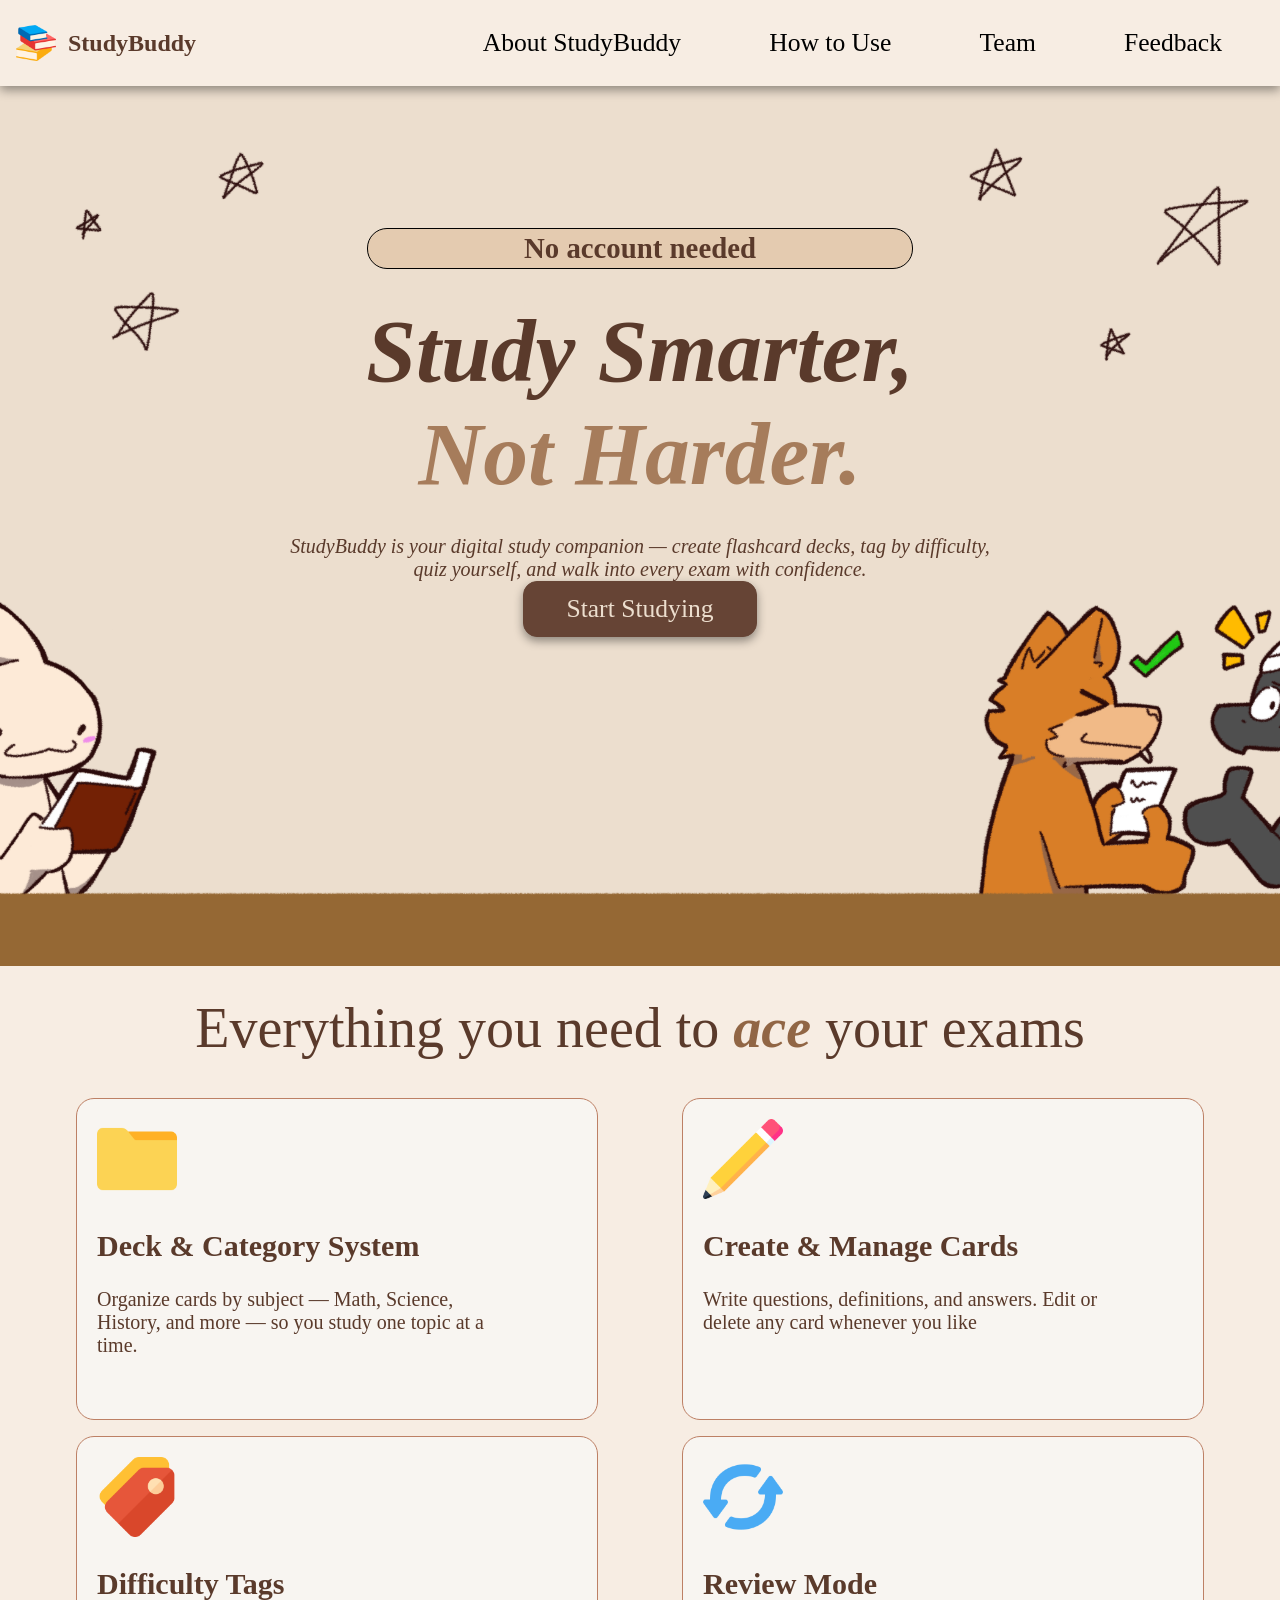
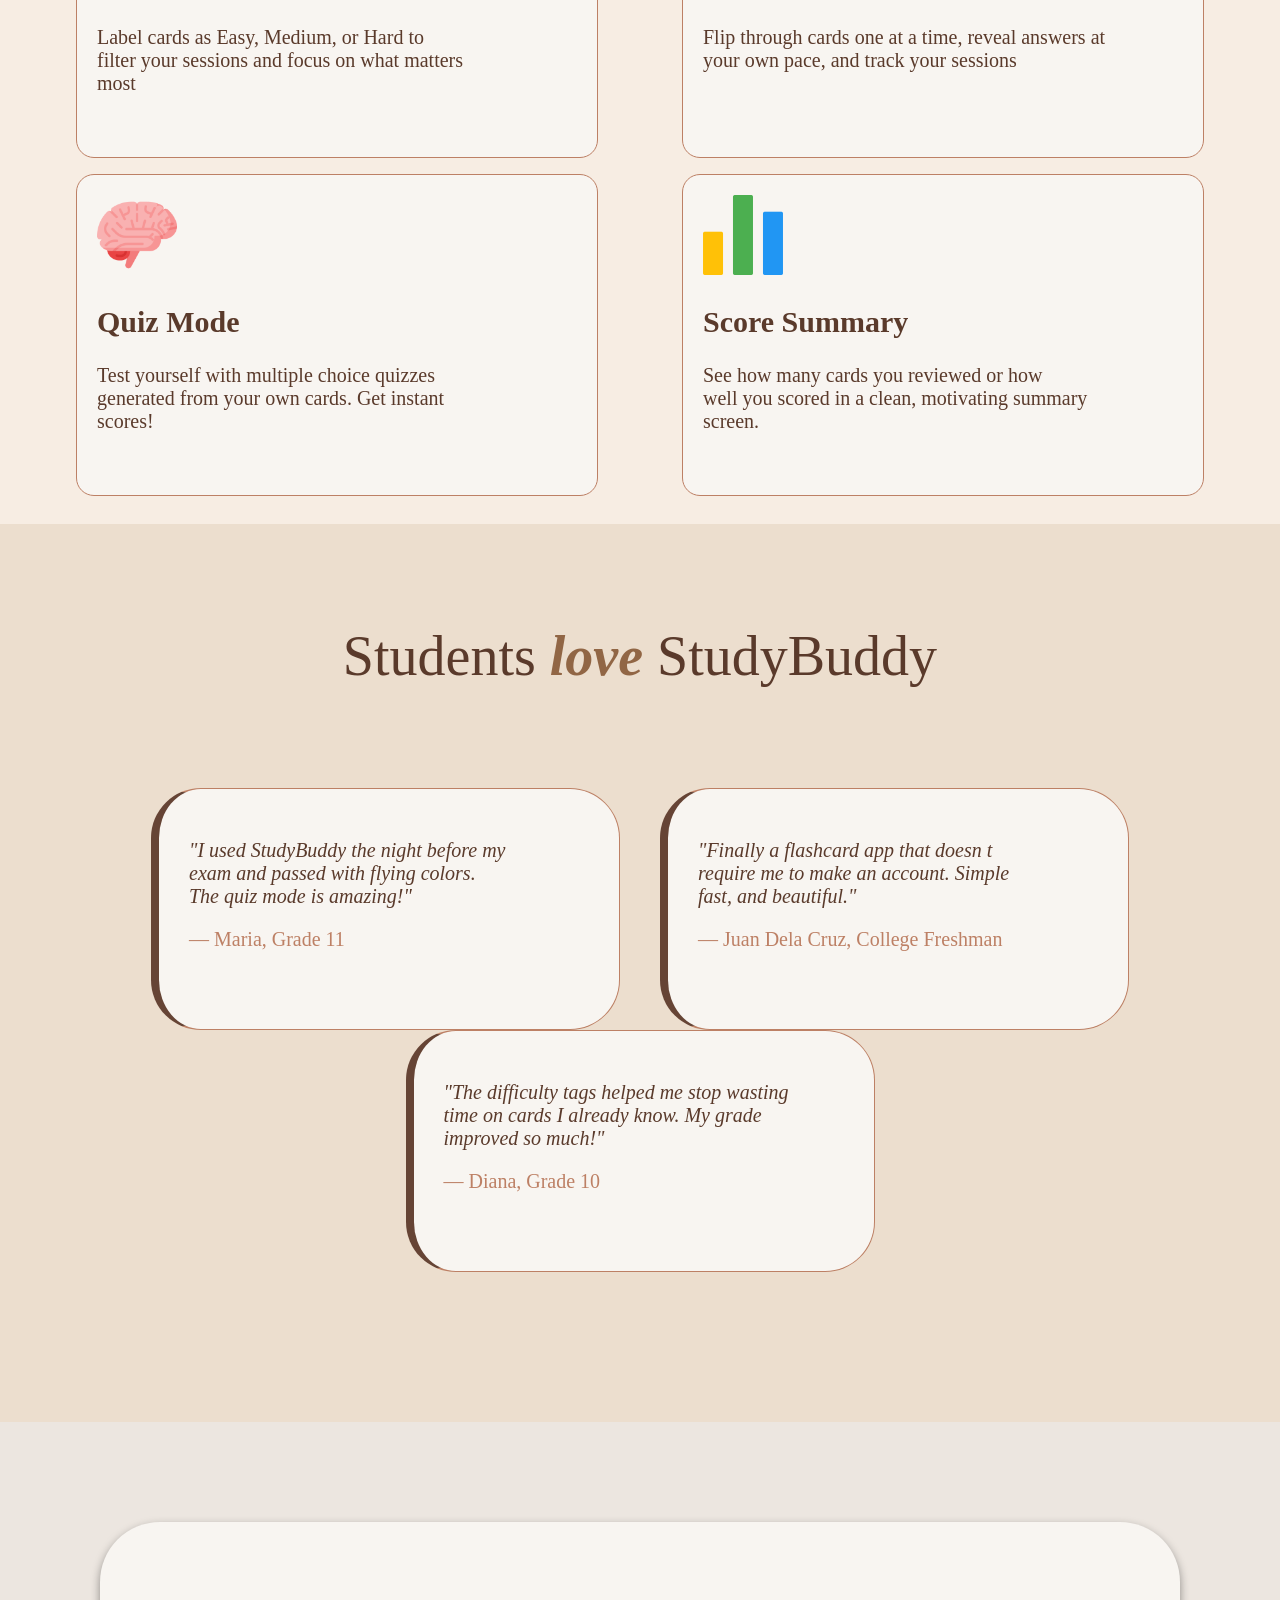
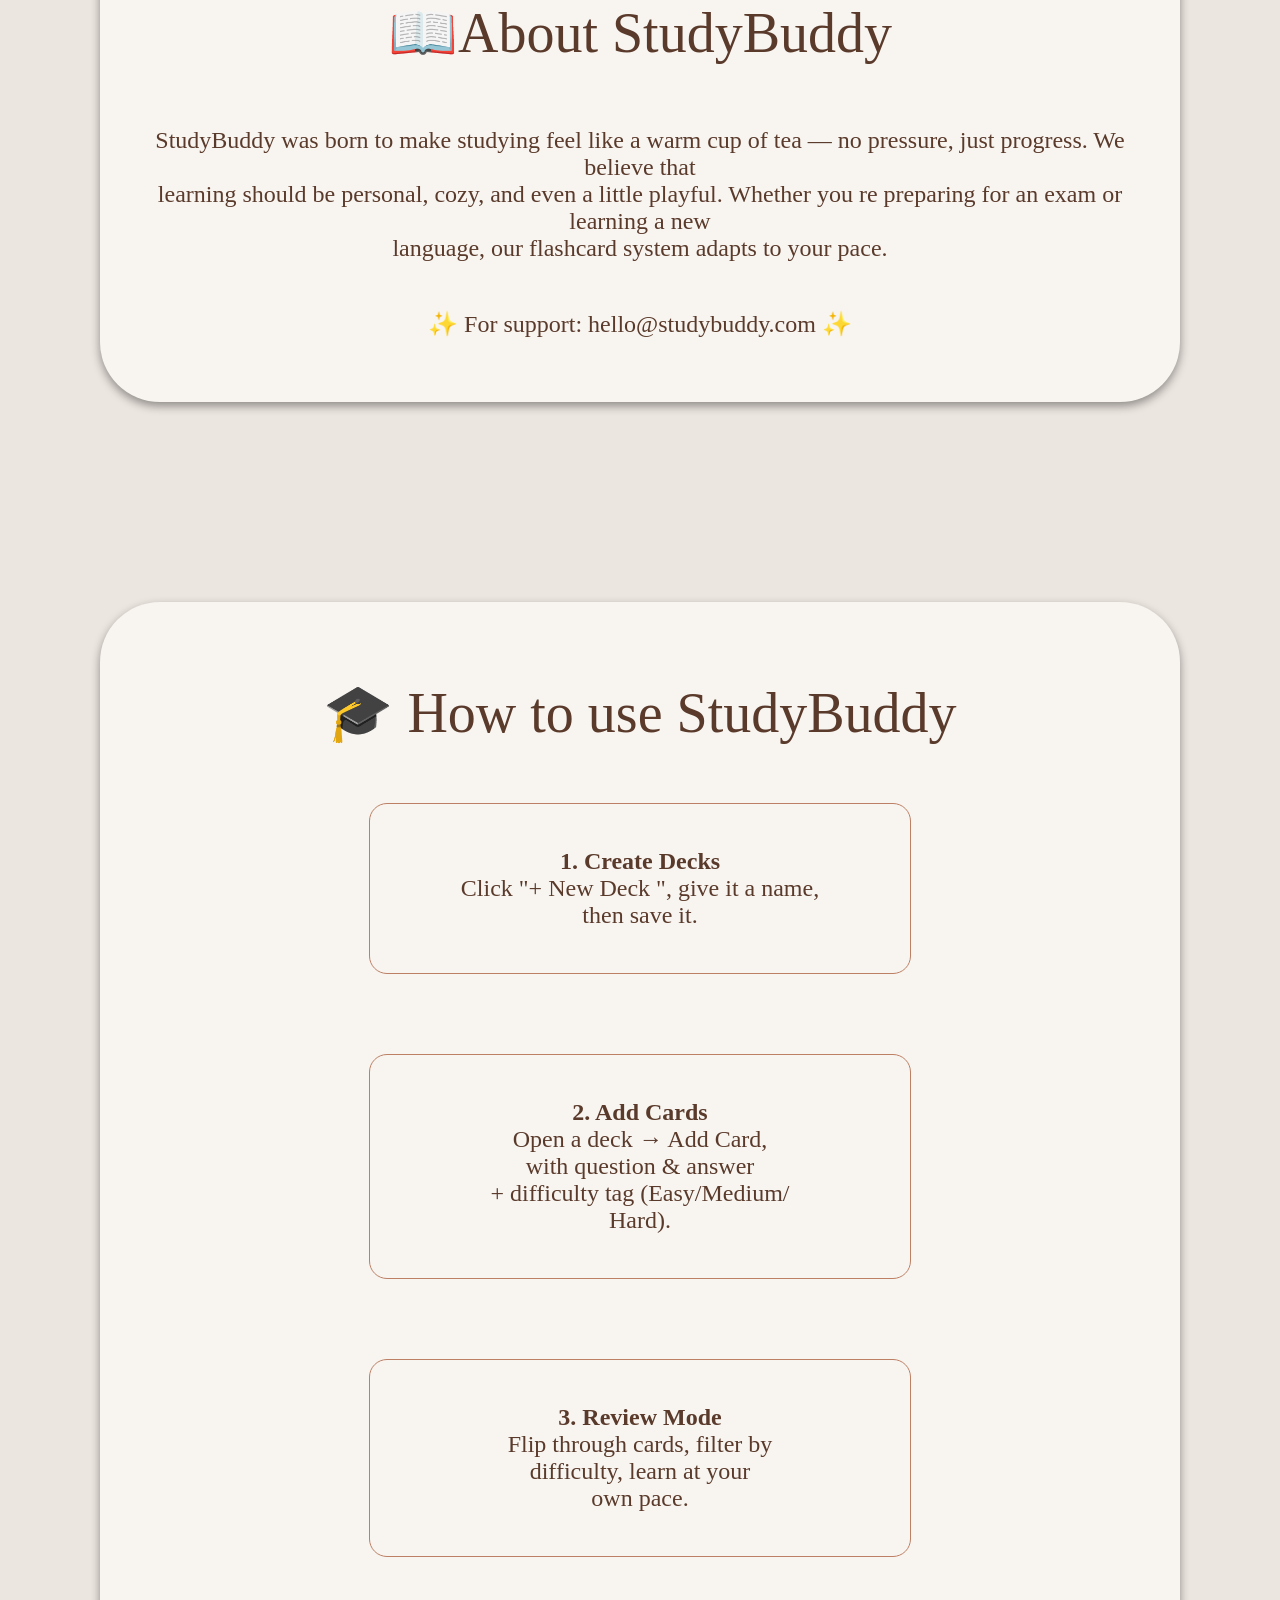
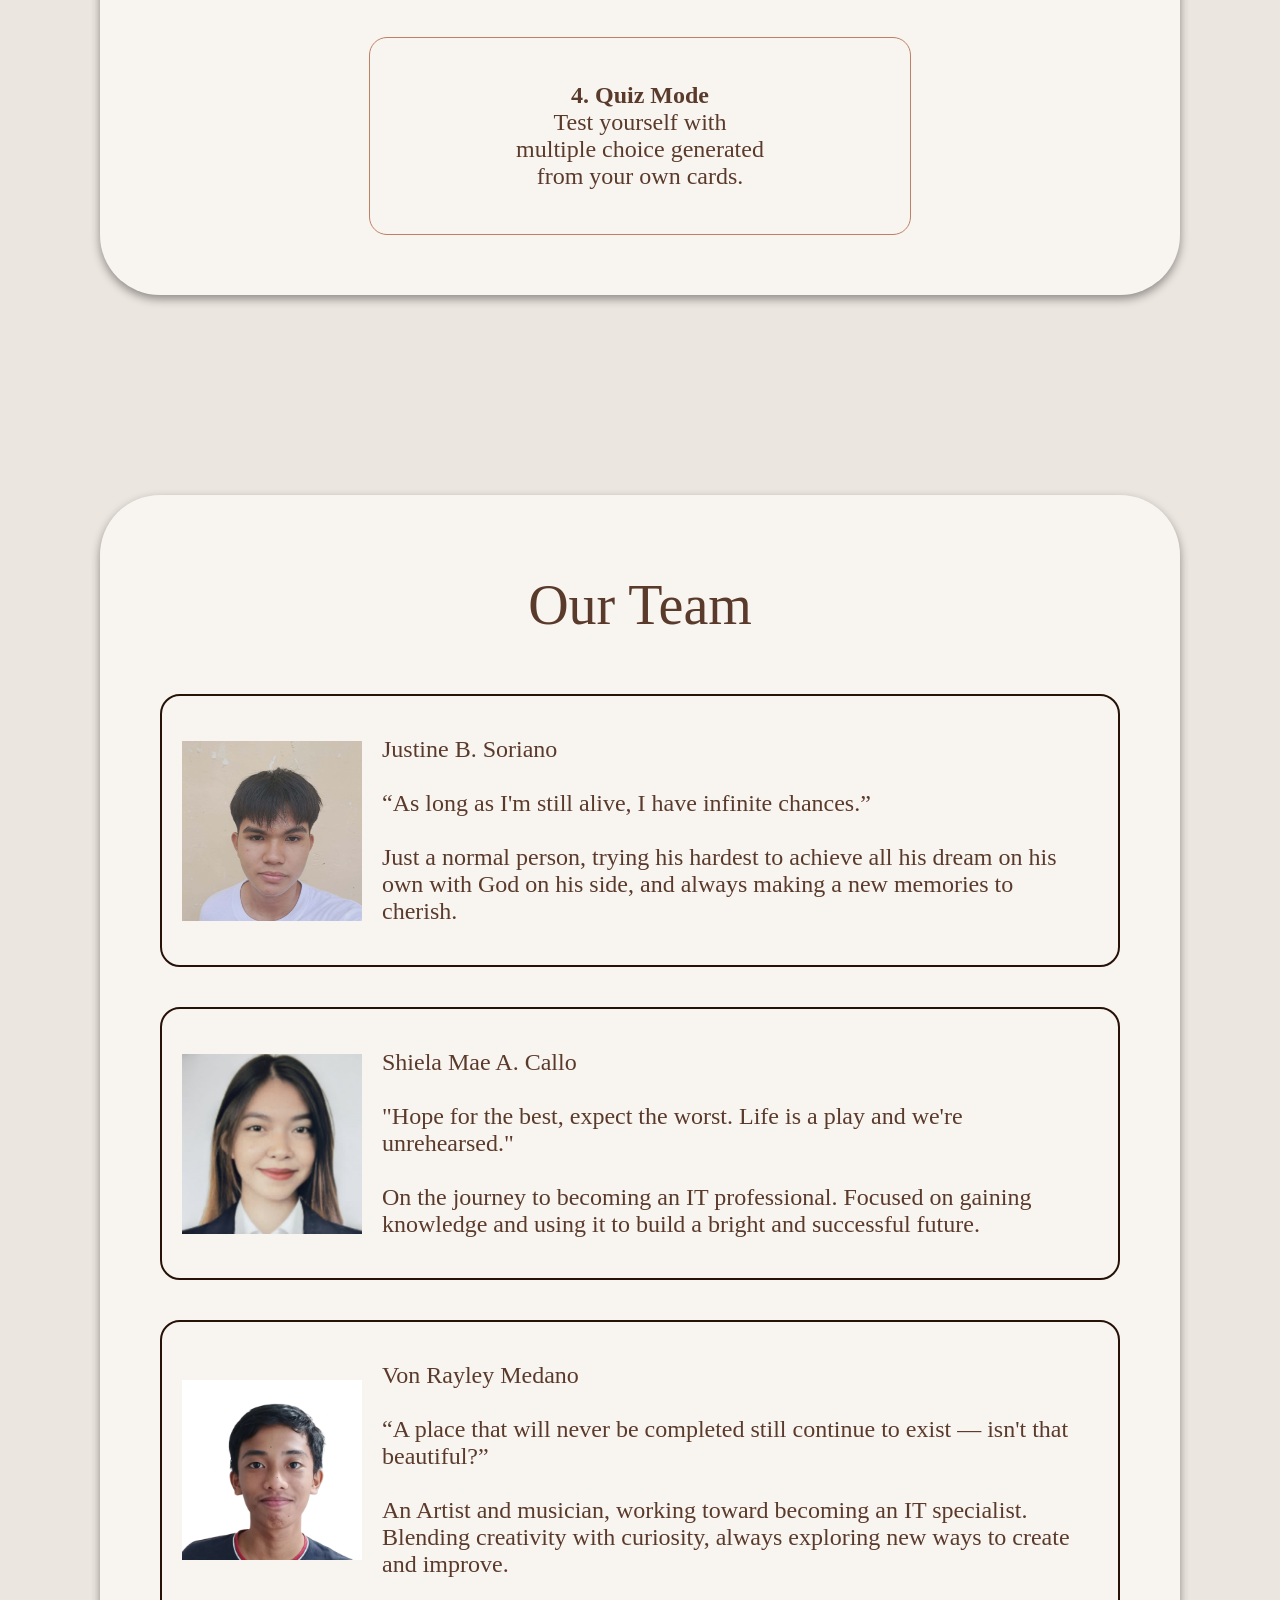
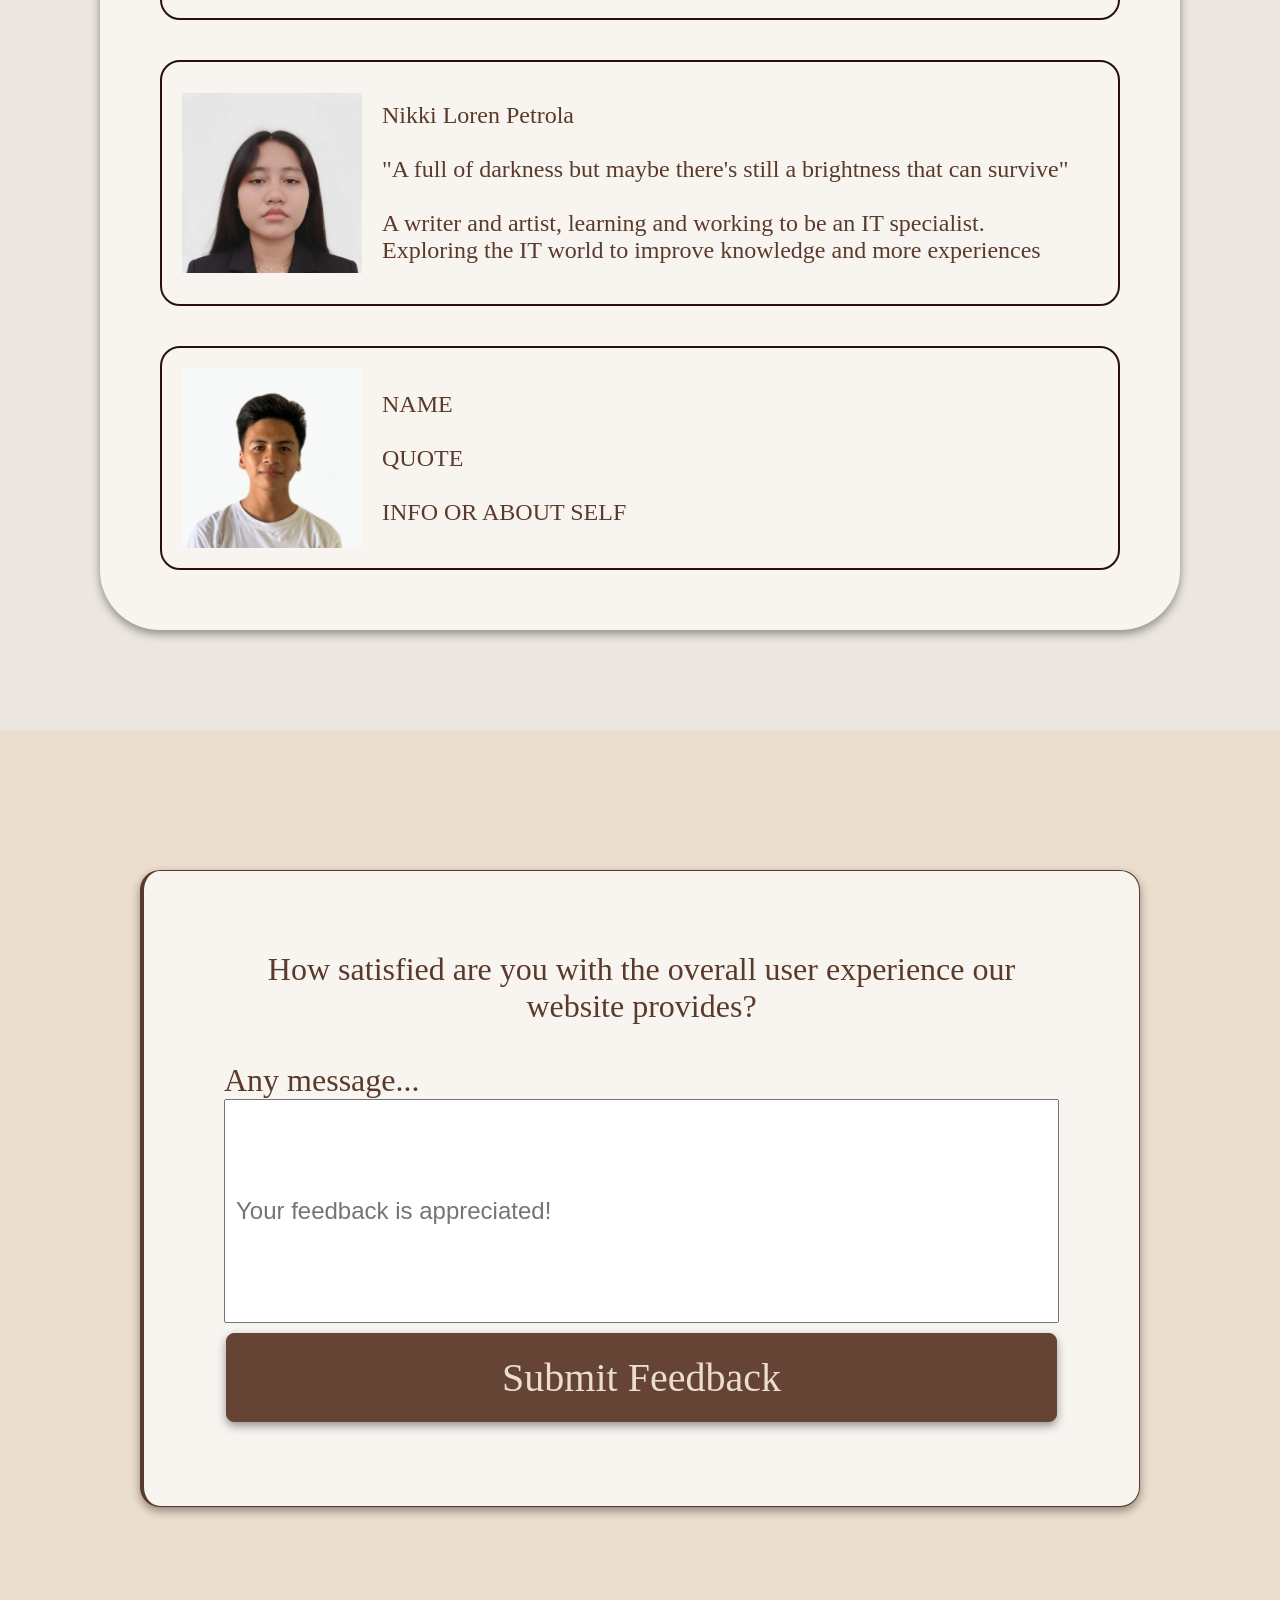
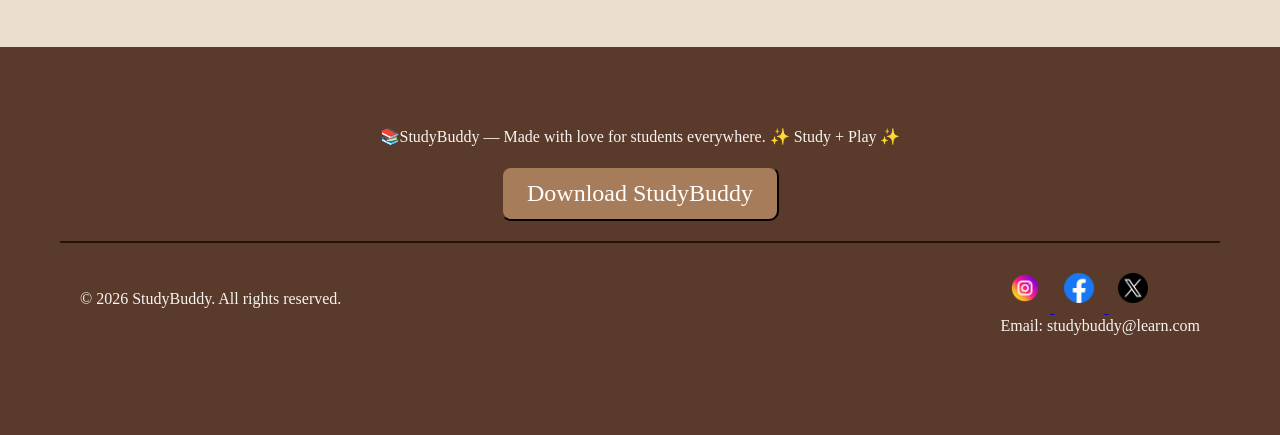
==== commit c581d20e: "Add files via upload" ====
--- a/index.html
+++ b/index.html
@@ -187,7 +187,7 @@
               <b>4. Quiz Mode</b>
               <br>Test yourself with  
               <br>multiple choice generated
-              <br>from your own cards.
+               <br>from your own cards.
             </p>
           </div>
         </div>
@@ -195,6 +195,61 @@
       
       <div class="aboutcontainers" id="teamSB">
         <h1>Our Team</h1>
+        
+        <div class="aboutteamcontainer">
+          <img src="teamico/soriano.jpg">
+          <div class="aboutteaminfo">
+            <a>Justine B. Soriano</a>
+            <br>
+            <a>“As long as I'm still alive, I have infinite chances.”   </a>
+            <br>
+            <a>Just a normal person, trying his hardest to achieve all his dream on his own with God on his side, and always making a new memories to cherish.</a>
+          </div>
+        </div>
+
+        <div class="aboutteamcontainer">
+          <img src="teamico/callo.jpg">
+          <div class="aboutteaminfo">
+            <a>Shiela Mae A. Callo</a>
+            <br>
+            <a>"Hope for the best, expect the worst. Life is a play and we're unrehearsed."</a>
+            <br>
+            <a>On the journey to becoming an IT professional. Focused on gaining knowledge and using it to build a bright and successful future.</a>
+          </div>
+        </div>
+
+        <div class="aboutteamcontainer">
+          <img src="teamico/medrano.png">
+          <div class="aboutteaminfo">
+            <a>Von Rayley Medano</a>
+            <br>
+            <a>“A place that will never be completed still continue to exist — isn't that beautiful?”</a>
+            <br>
+            <a>An Artist and musician, working toward becoming an IT specialist. Blending creativity with curiosity, always exploring new ways to create and improve.</a>
+          </div>
+        </div>
+
+        <div class="aboutteamcontainer">
+          <img src="teamico/petrola.jpg">
+          <div class="aboutteaminfo">
+            <a>Nikki Loren Petrola</a>
+            <br>
+            <a>"A full of darkness but maybe there's still a brightness that can survive"</a>
+            <br>
+            <a>A writer and artist, learning and working to be an IT specialist. Exploring the IT world to improve knowledge and more experiences</a>
+          </div>
+        </div>
+
+        <div class="aboutteamcontainer">
+          <img src="teamico/diaz.jpg">
+          <div class="aboutteaminfo">
+            <a>NAME</a>
+            <br>
+            <a>QUOTE</a>
+            <br>
+            <a>INFO OR ABOUT SELF</a>
+          </div>
+        </div>
       </div>
     </div>
 
--- a/main.css
+++ b/main.css
@@ -52,9 +52,14 @@
 /* Styles for the main menu */
 .mainmenu {
   text-align: center;
-  margin-top: 8%;
-  background-color: #ecdece;
-  margin-bottom: 11%;
+
+  background-image: url("backgroundfinal.png");
+  background-size: cover;
+  background-position: center;
+  background-repeat: no-repeat;
+
+  padding: 80px 20px;
+  min-height: 80vh;
 }
 .mainmenu h1{
   font-size: 7vw;
@@ -69,11 +74,14 @@
 .titleheader {
   border: 1px solid black;
   border-radius: 20px;
-  margin: 0 28% 0 28%;
+  margin: 5% 28% 0 28%;
   background-color: #e4cbb0;
   font-size: 1.80rem;
   padding: 3px;
   font-weight: bold;
+}
+.mainmenu .btncontainer{
+  margin: 0 0 11% 0;
 }
 
 /* Styles for the button container */
@@ -189,6 +197,8 @@
   background-color: #ece6e0;
 }
 .aboutcontainers{
+  display: flex;
+  flex-direction: column;
   margin:100px;
   border-radius: 60px;
   background-color: #f8f5f1;
@@ -201,6 +211,25 @@
   font-size: 3.50rem;
   font-weight: normal;
 }
+.aboutteamcontainer{
+  display: flex;
+  border: 2px solid #271208;
+  border-radius: 20px;
+  padding:20px;
+  align-items: center;
+  margin: 20px;
+}
+.aboutteamcontainer img{
+  width: 180px;
+  height: 180px;
+}
+.aboutteaminfo{
+  display: flex;
+  flex-direction: column;
+  text-align: left;
+  padding: 20px;
+}
+
 .socials {
   display: flex;
   justify-content: center;
@@ -221,7 +250,7 @@
 .howto {
   border: 1px solid #bd8065;
   border-radius: 18px;
-  width: 400px;
+  width: 500px;
   padding: 20px;
   background-color: #f8f5f1;
   text-align: left;
@@ -288,4 +317,6 @@
   width: 30px;
   height: auto;
   padding: 10px;
-}+}
+
+
